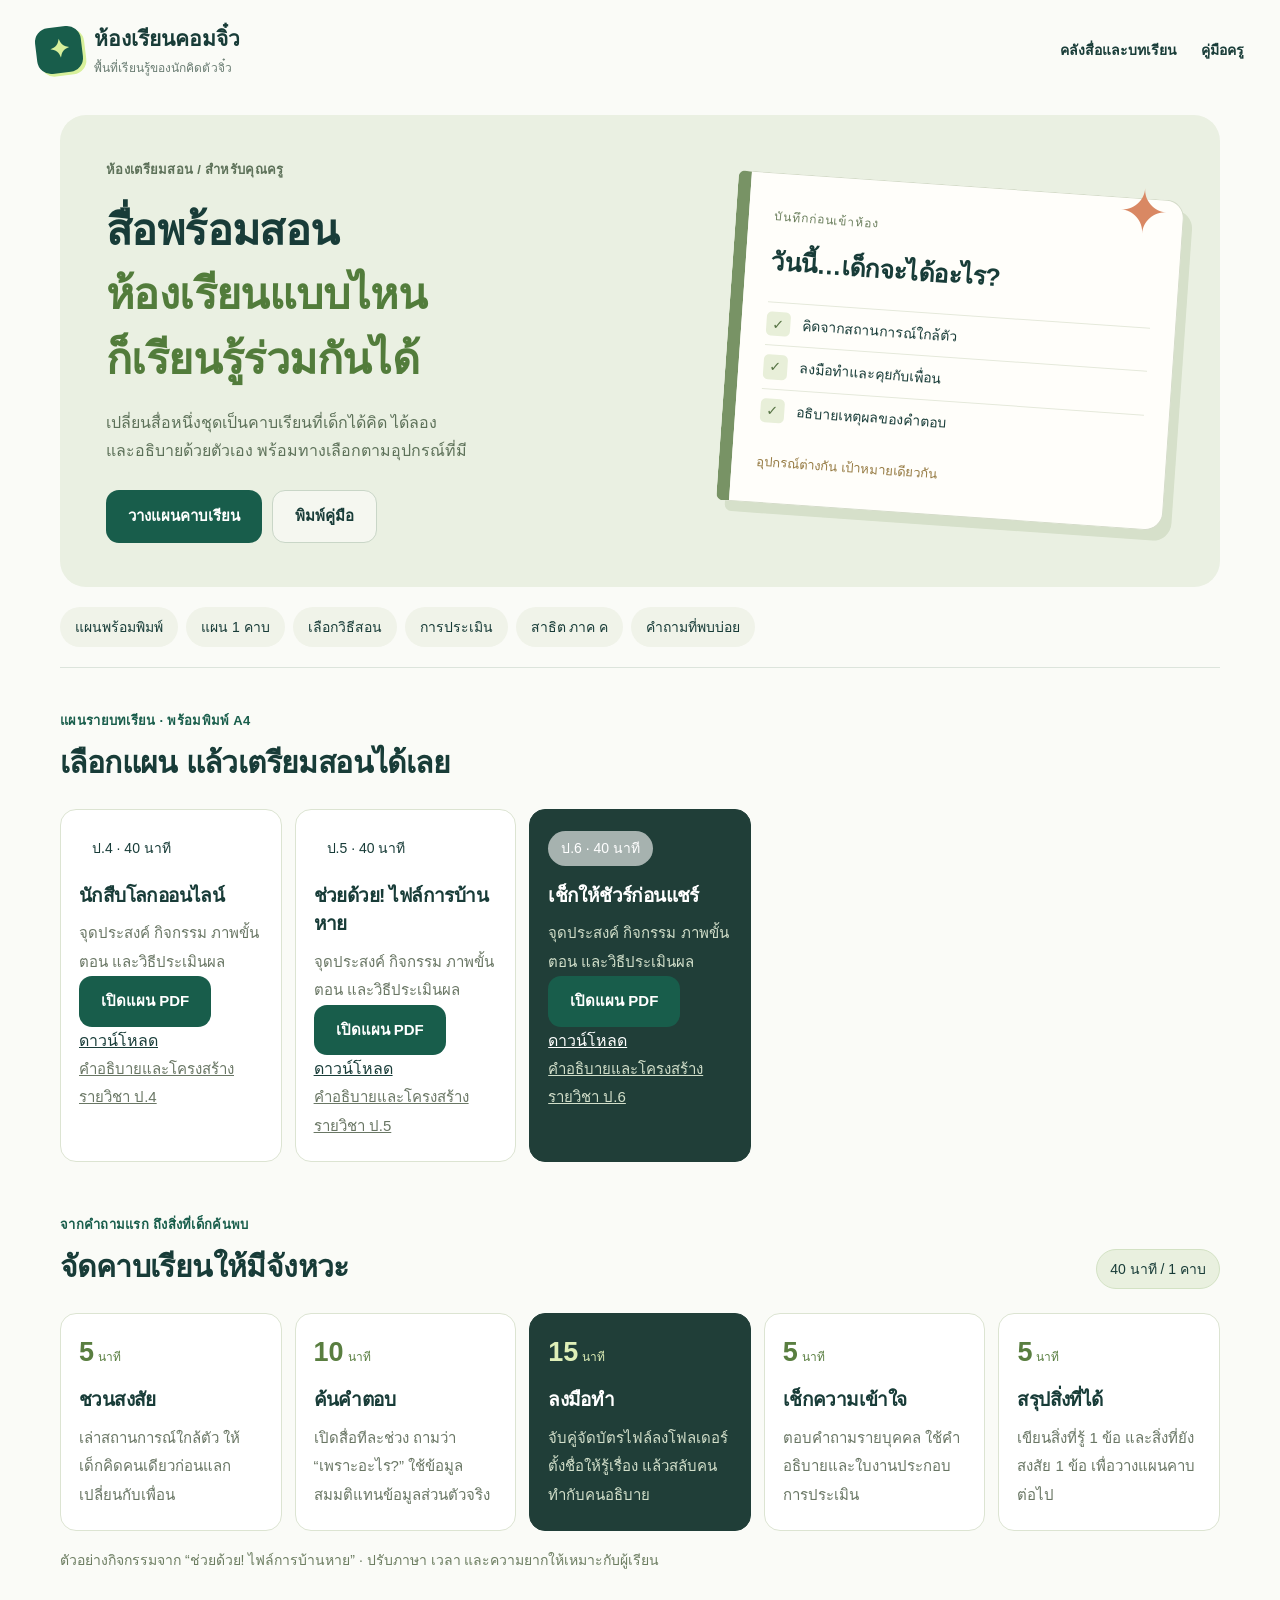
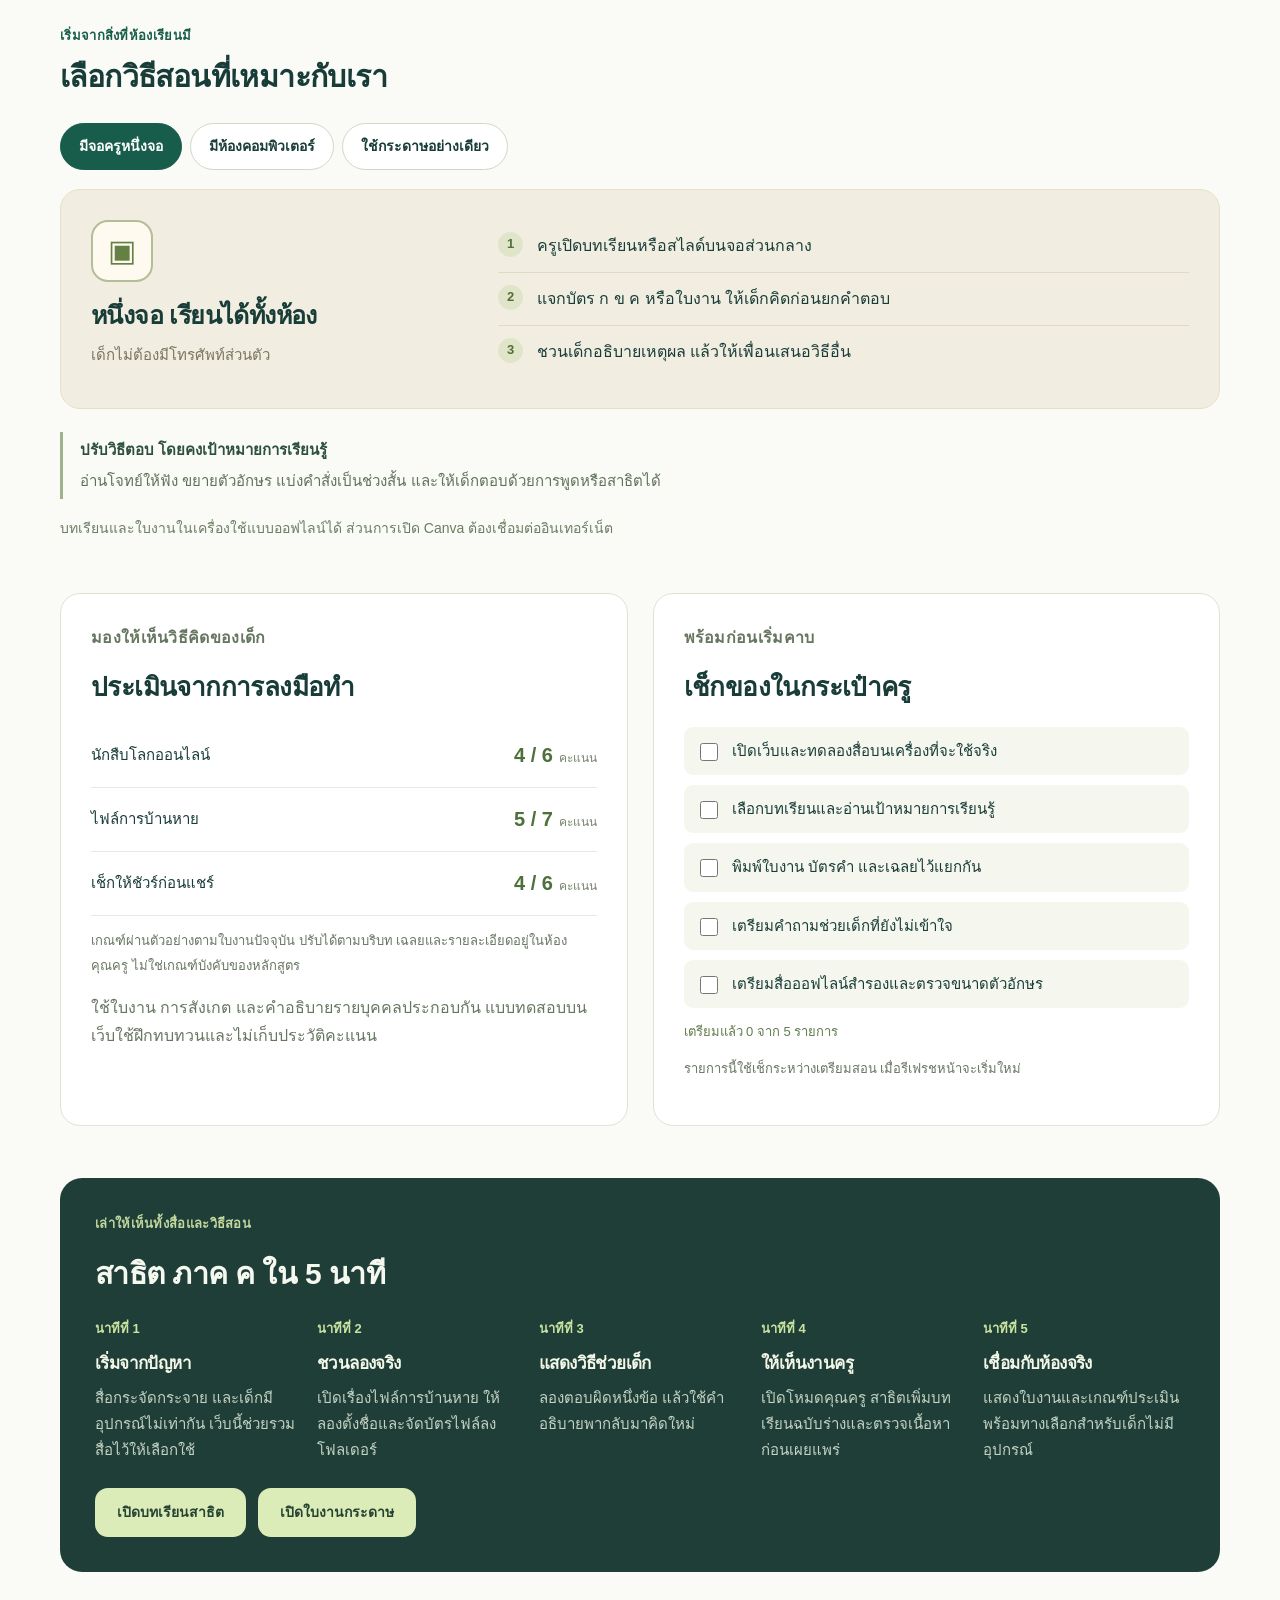
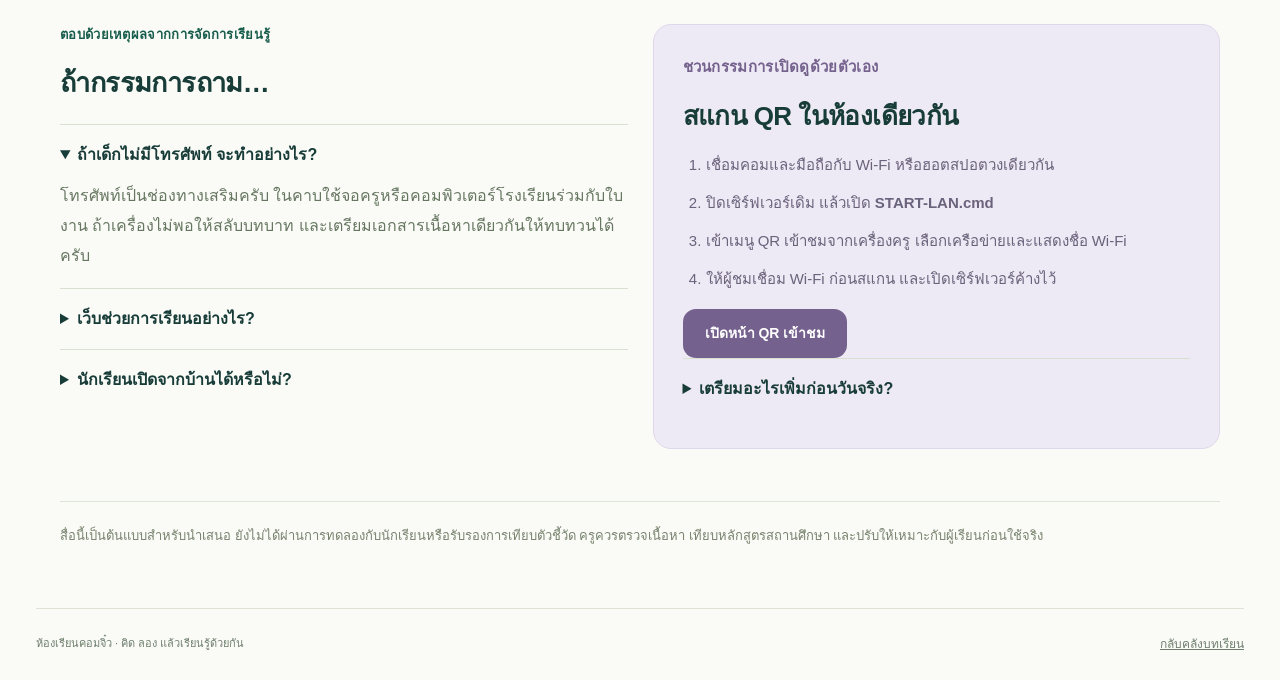
==== docs/teacher-guide.html @ bbcec264 "Publish primary classroom lessons, worksheets, plans and slides" ====
<!doctype html>
<html lang="th"><head><meta charset="utf-8"><meta name="viewport" content="width=device-width,initial-scale=1"><meta name="theme-color" content="#185d4b"><title>ห้องเตรียมสอน · ห้องเรียนคอมจิ๋ว</title><link rel="stylesheet" href="./style.css"><link rel="stylesheet" href="./polish.css"><link rel="stylesheet" href="./classroom.css">
</head>
<body><a class="skip-link no-print" href="#guide-main">ข้ามไปเนื้อหา</a><header class="header no-print"><a class="brand" href="./"><span class="logo" aria-hidden="true">✦</span><span>ห้องเรียนคอมจิ๋ว<small>พื้นที่เรียนรู้ของนักคิดตัวจิ๋ว</small></span></a><nav aria-label="เมนูหลัก"><a href="./#library">คลังสื่อและบทเรียน</a><a href="./teacher-guide.html" aria-current="page">คู่มือครู</a></nav></header>
<main class="teacher-guide" id="guide-main" tabindex="-1">
<section class="prep-hero"><div><p class="overline">ห้องเตรียมสอน / สำหรับคุณครู</p><h1>สื่อพร้อมสอน<br><em>ห้องเรียนแบบไหน<br>ก็เรียนรู้ร่วมกันได้</em></h1><p>เปลี่ยนสื่อหนึ่งชุดเป็นคาบเรียนที่เด็กได้คิด ได้ลอง<br>และอธิบายด้วยตัวเอง พร้อมทางเลือกตามอุปกรณ์ที่มี</p><div class="prep-actions"><a class="button" href="#lesson-plan">วางแผนคาบเรียน</a><button class="button secondary" id="print-guide" type="button">พิมพ์คู่มือ</button></div></div><aside class="prep-book" aria-label="แนวทางจัดการเรียนรู้"><span class="book-label">บันทึกก่อนเข้าห้อง</span><h2>วันนี้…เด็กจะได้อะไร?</h2><div class="book-line"><span>✓</span>คิดจากสถานการณ์ใกล้ตัว</div><div class="book-line"><span>✓</span>ลงมือทำและคุยกับเพื่อน</div><div class="book-line"><span>✓</span>อธิบายเหตุผลของคำตอบ</div><div class="book-note">อุปกรณ์ต่างกัน เป้าหมายเดียวกัน</div></aside></section>
<nav class="guide-nav no-print" aria-label="หัวข้อคู่มือ"><a href="#download-plans">แผนพร้อมพิมพ์</a><a href="#lesson-plan">แผน 1 คาบ</a><a href="#classroom-mode">เลือกวิธีสอน</a><a href="#assessment">การประเมิน</a><a href="#interview-demo">สาธิต ภาค ค</a><a href="#teacher-faq">คำถามที่พบบ่อย</a></nav>
<section class="guide-section" id="download-plans"><div class="guide-heading"><div><p class="overline">แผนรายบทเรียน · พร้อมพิมพ์ A4</p><h2>เลือกแผน แล้วเตรียมสอนได้เลย</h2></div></div><div class="timeline"><article class="time-card"><span class="pill">ป.4 · 40 นาที</span><h3>นักสืบโลกออนไลน์</h3><p>จุดประสงค์ กิจกรรม ภาพขั้นตอน และวิธีประเมินผล</p><a class="button" href="./plans/safe-online.pdf" target="_blank" rel="noopener">เปิดแผน PDF</a> <a href="./plans/safe-online.pdf" download>ดาวน์โหลด</a><p><a href="./plans/course-p4.pdf" target="_blank" rel="noopener">คำอธิบายและโครงสร้างรายวิชา ป.4</a></p></article><article class="time-card"><span class="pill">ป.5 · 40 นาที</span><h3>ช่วยด้วย! ไฟล์การบ้านหาย</h3><p>จุดประสงค์ กิจกรรม ภาพขั้นตอน และวิธีประเมินผล</p><a class="button" href="./plans/files-organizer.pdf" target="_blank" rel="noopener">เปิดแผน PDF</a> <a href="./plans/files-organizer.pdf" download>ดาวน์โหลด</a><p><a href="./plans/course-p5.pdf" target="_blank" rel="noopener">คำอธิบายและโครงสร้างรายวิชา ป.5</a></p></article><article class="time-card"><span class="pill">ป.6 · 40 นาที</span><h3>เช็กให้ชัวร์ก่อนแชร์</h3><p>จุดประสงค์ กิจกรรม ภาพขั้นตอน และวิธีประเมินผล</p><a class="button" href="./plans/check-before-share.pdf" target="_blank" rel="noopener">เปิดแผน PDF</a> <a href="./plans/check-before-share.pdf" download>ดาวน์โหลด</a><p><a href="./plans/course-p6.pdf" target="_blank" rel="noopener">คำอธิบายและโครงสร้างรายวิชา ป.6</a></p></article></div></section><section class="guide-section" id="lesson-plan"><div class="guide-heading"><div><p class="overline">จากคำถามแรก ถึงสิ่งที่เด็กค้นพบ</p><h2>จัดคาบเรียนให้มีจังหวะ</h2></div><span class="period-tag">40 นาที / 1 คาบ</span></div><div class="timeline">
<article class="time-card"><div class="minutes">5<small>นาที</small></div><h3>ชวนสงสัย</h3><p>เล่าสถานการณ์ใกล้ตัว ให้เด็กคิดคนเดียวก่อนแลกเปลี่ยนกับเพื่อน</p></article>
<article class="time-card"><div class="minutes">10<small>นาที</small></div><h3>ค้นคำตอบ</h3><p>เปิดสื่อทีละช่วง ถามว่า “เพราะอะไร?” ใช้ข้อมูลสมมติแทนข้อมูลส่วนตัวจริง</p></article>
<article class="time-card"><div class="minutes">15<small>นาที</small></div><h3>ลงมือทำ</h3><p>จับคู่จัดบัตรไฟล์ลงโฟลเดอร์ ตั้งชื่อให้รู้เรื่อง แล้วสลับคนทำกับคนอธิบาย</p></article>
<article class="time-card"><div class="minutes">5<small>นาที</small></div><h3>เช็กความเข้าใจ</h3><p>ตอบคำถามรายบุคคล ใช้คำอธิบายและใบงานประกอบการประเมิน</p></article>
<article class="time-card"><div class="minutes">5<small>นาที</small></div><h3>สรุปสิ่งที่ได้</h3><p>เขียนสิ่งที่รู้ 1 ข้อ และสิ่งที่ยังสงสัย 1 ข้อ เพื่อวางแผนคาบต่อไป</p></article>
</div><p class="plan-tip">ตัวอย่างกิจกรรมจาก “ช่วยด้วย! ไฟล์การบ้านหาย” · ปรับภาษา เวลา และความยากให้เหมาะกับผู้เรียน</p></section>
<section class="guide-section" id="classroom-mode"><div class="guide-heading"><div><p class="overline">เริ่มจากสิ่งที่ห้องเรียนมี</p><h2>เลือกวิธีสอนที่เหมาะกับเรา</h2></div></div><div class="room-tabs no-print" role="group" aria-label="อุปกรณ์ในห้องเรียน"><button class="room-tab" data-room="screen" aria-pressed="true">มีจอครูหนึ่งจอ</button><button class="room-tab" data-room="computers" aria-pressed="false">มีห้องคอมพิวเตอร์</button><button class="room-tab" data-room="paper" aria-pressed="false">ใช้กระดาษอย่างเดียว</button></div>
<div class="room-content" id="room-content" aria-live="polite"><div class="room-intro"><div class="room-badge" aria-hidden="true">▣</div><h3>หนึ่งจอ เรียนได้ทั้งห้อง</h3><p>เด็กไม่ต้องมีโทรศัพท์ส่วนตัว</p></div><ol class="room-steps"><li><span>1</span>ครูเปิดบทเรียนหรือสไลด์บนจอส่วนกลาง</li><li><span>2</span>แจกบัตร ก ข ค หรือใบงาน ให้เด็กคิดก่อนยกคำตอบ</li><li><span>3</span>ชวนเด็กอธิบายเหตุผล แล้วให้เพื่อนเสนอวิธีอื่น</li></ol></div>
<p class="support-note"><b>ปรับวิธีตอบ โดยคงเป้าหมายการเรียนรู้</b>อ่านโจทย์ให้ฟัง ขยายตัวอักษร แบ่งคำสั่งเป็นช่วงสั้น และให้เด็กตอบด้วยการพูดหรือสาธิตได้</p><p class="plan-tip">บทเรียนและใบงานในเครื่องใช้แบบออฟไลน์ได้ ส่วนการเปิด Canva ต้องเชื่อมต่ออินเทอร์เน็ต</p></section>
<section class="guide-section teacher-grid" id="assessment"><article class="teacher-panel"><p class="overline">มองให้เห็นวิธีคิดของเด็ก</p><h2>ประเมินจากการลงมือทำ</h2><div class="assessment-row"><span>นักสืบโลกออนไลน์</span><strong>4 / 6 <small>คะแนน</small></strong></div><div class="assessment-row"><span>ไฟล์การบ้านหาย</span><strong>5 / 7 <small>คะแนน</small></strong></div><div class="assessment-row"><span>เช็กให้ชัวร์ก่อนแชร์</span><strong>4 / 6 <small>คะแนน</small></strong></div><p class="assessment-caption">เกณฑ์ผ่านตัวอย่างตามใบงานปัจจุบัน ปรับได้ตามบริบท เฉลยและรายละเอียดอยู่ในห้องคุณครู ไม่ใช่เกณฑ์บังคับของหลักสูตร</p><p>ใช้ใบงาน การสังเกต และคำอธิบายรายบุคคลประกอบกัน แบบทดสอบบนเว็บใช้ฝึกทบทวนและไม่เก็บประวัติคะแนน</p></article>
<article class="teacher-panel"><p class="overline">พร้อมก่อนเริ่มคาบ</p><h2>เช็กของในกระเป๋าครู</h2><div class="checklist"><label><input type="checkbox">เปิดเว็บและทดลองสื่อบนเครื่องที่จะใช้จริง</label><label><input type="checkbox">เลือกบทเรียนและอ่านเป้าหมายการเรียนรู้</label><label><input type="checkbox">พิมพ์ใบงาน บัตรคำ และเฉลยไว้แยกกัน</label><label><input type="checkbox">เตรียมคำถามช่วยเด็กที่ยังไม่เข้าใจ</label><label><input type="checkbox">เตรียมสื่อออฟไลน์สำรองและตรวจขนาดตัวอักษร</label></div><p class="checklist-progress" id="prep-progress" role="status">เตรียมแล้ว 0 จาก 5 รายการ</p><p class="assessment-caption">รายการนี้ใช้เช็กระหว่างเตรียมสอน เมื่อรีเฟรชหน้าจะเริ่มใหม่</p></article></section>
<section class="guide-section demo-section" id="interview-demo"><p class="overline">เล่าให้เห็นทั้งสื่อและวิธีสอน</p><h2>สาธิต ภาค ค ใน 5 นาที</h2><div class="demo-steps"><article class="demo-step"><b>นาทีที่ 1</b><h3>เริ่มจากปัญหา</h3><p>สื่อกระจัดกระจาย และเด็กมีอุปกรณ์ไม่เท่ากัน เว็บนี้ช่วยรวมสื่อไว้ให้เลือกใช้</p></article><article class="demo-step"><b>นาทีที่ 2</b><h3>ชวนลองจริง</h3><p>เปิดเรื่องไฟล์การบ้านหาย ให้ลองตั้งชื่อและจัดบัตรไฟล์ลงโฟลเดอร์</p></article><article class="demo-step"><b>นาทีที่ 3</b><h3>แสดงวิธีช่วยเด็ก</h3><p>ลองตอบผิดหนึ่งข้อ แล้วใช้คำอธิบายพากลับมาคิดใหม่</p></article><article class="demo-step"><b>นาทีที่ 4</b><h3>ให้เห็นงานครู</h3><p>เปิดโหมดคุณครู สาธิตเพิ่มบทเรียนฉบับร่างและตรวจเนื้อหาก่อนเผยแพร่</p></article><article class="demo-step"><b>นาทีที่ 5</b><h3>เชื่อมกับห้องจริง</h3><p>แสดงใบงานและเกณฑ์ประเมิน พร้อมทางเลือกสำหรับเด็กไม่มีอุปกรณ์</p></article></div><div class="demo-actions no-print"><a class="button" href="./#lesson/files-organizer">เปิดบทเรียนสาธิต</a><a class="button" href="./#worksheet/files-organizer">เปิดใบงานกระดาษ</a></div></section>
<section class="guide-section faq-grid" id="teacher-faq"><div><p class="overline">ตอบด้วยเหตุผลจากการจัดการเรียนรู้</p><h2>ถ้ากรรมการถาม…</h2><details class="guide-faq" open><summary>ถ้าเด็กไม่มีโทรศัพท์ จะทำอย่างไร?</summary><p>โทรศัพท์เป็นช่องทางเสริมครับ ในคาบใช้จอครูหรือคอมพิวเตอร์โรงเรียนร่วมกับใบงาน ถ้าเครื่องไม่พอให้สลับบทบาท และเตรียมเอกสารเนื้อหาเดียวกันให้ทบทวนได้ครับ</p></details><details class="guide-faq"><summary>เว็บช่วยการเรียนอย่างไร?</summary><p>เด็กเลือกบทเรียนได้ ลงมือทำและรับคำอธิบายหลังตอบ ส่วนครูปรับเนื้อหาได้เอง ผมจะดูใบงานและการอธิบายของเด็กเพื่อประเมินประโยชน์จริง ยังไม่สรุปว่าผลสัมฤทธิ์ดีขึ้นจนกว่าจะได้ทดลองใช้ครับ</p></details><details class="guide-faq"><summary>นักเรียนเปิดจากบ้านได้หรือไม่?</summary><p>ต้นแบบนี้เปิดบนเครื่องครู หรือเข้าชมจากเครื่องใน Wi-Fi เดียวกันได้ครับ การเปิดจากบ้านต้องนำระบบขึ้นโฮสต์และเตรียมการดูแลระบบเพิ่มเติม ส่วนใบงานที่พิมพ์ไว้ใช้ทบทวนที่บ้านได้ครับ</p></details></div>
<aside class="qr-note"><p class="overline">ชวนกรรมการเปิดดูด้วยตัวเอง</p><h2>สแกน QR ในห้องเดียวกัน</h2><ol><li>เชื่อมคอมและมือถือกับ Wi-Fi หรือฮอตสปอตวงเดียวกัน</li><li>ปิดเซิร์ฟเวอร์เดิม แล้วเปิด <b>START-LAN.cmd</b></li><li>เข้าเมนู QR เข้าชมจากเครื่องครู เลือกเครือข่ายและแสดงชื่อ Wi-Fi</li><li>ให้ผู้ชมเชื่อม Wi-Fi ก่อนสแกน และเปิดเซิร์ฟเวอร์ค้างไว้</li></ol><a class="button no-print" href="./#share">เปิดหน้า QR เข้าชม</a><details class="guide-faq"><summary>เตรียมอะไรเพิ่มก่อนวันจริง?</summary><p>ทดลองด้วยมือถือจริงก่อนนำเสนอ Wi-Fi แขกบางแห่งไม่ให้เครื่องติดต่อกัน และ Firewall อาจบล็อก Node.js หากเปลี่ยนเครือข่ายให้สร้าง QR ใหม่</p><p>QR ไม่เชื่อม Wi-Fi ให้อัตโนมัติและใช้นอกเครือข่ายไม่ได้ เว็บกับตัวสร้าง QR ไม่ต้องใช้อินเทอร์เน็ต แต่ Canva ต้องใช้ ผู้เยี่ยมชมอ่านและทำแบบทดสอบได้ ส่วนการจัดการบทเรียนทำจากเครื่องครูเท่านั้น</p></details></aside></section>
<p class="prototype-note">สื่อนี้เป็นต้นแบบสำหรับนำเสนอ ยังไม่ได้ผ่านการทดลองกับนักเรียนหรือรับรองการเทียบตัวชี้วัด ครูควรตรวจเนื้อหา เทียบหลักสูตรสถานศึกษา และปรับให้เหมาะกับผู้เรียนก่อนใช้จริง</p>
</main><footer><span>ห้องเรียนคอมจิ๋ว · คิด ลอง แล้วเรียนรู้ด้วยกัน</span><a class="no-print" href="./#library">กลับคลังบทเรียน</a></footer>
<script defer src="./app.js"></script></body></html>
---- docs/style.css ----
:root{--ink:#183a39;--muted:#5e7470;--green:#176c55;--lime:#d5ef78;--bg:#f6f9f7;--line:#dce6e0}*{box-sizing:border-box}body{margin:0;background:var(--bg);color:var(--ink);font-family:Tahoma,"Leelawadee UI",sans-serif;font-size:16px;line-height:1.75}button,input,select,textarea{font:inherit}button,a,input,select,textarea{-webkit-tap-highlight-color:transparent}button,a{touch-action:manipulation}a{color:inherit}button{cursor:pointer;border:0;border-radius:12px;padding:10px 19px;background:#e8efeb;color:var(--ink);font-weight:bold}button:hover,.button:hover{filter:brightness(.95)}:focus-visible{outline:3px solid #db9b18;outline-offset:4px}.header{max-width:1240px;margin:auto;padding:25px 36px;display:flex;align-items:center;justify-content:space-between;gap:20px}.brand{display:flex;align-items:center;gap:12px;text-decoration:none;font-size:21px;font-weight:bold}.brand small{display:block;font-size:12px;font-weight:normal;color:var(--muted)}.logo{display:grid;place-items:center;background:var(--green);color:var(--lime);border-radius:15px;width:49px;height:49px;font-size:29px;transform:rotate(-5deg)}nav{display:flex;align-items:center;gap:26px}nav a{text-decoration:none;font-size:14px}.outline{background:transparent;border:1px solid #a8beb4}.primary,.button{background:var(--green);color:white}.button{display:inline-block;text-decoration:none;border-radius:12px;padding:11px 20px;font-weight:bold}.secondary{background:var(--lime);color:var(--ink)}#app,.guide{max-width:1168px;margin:10px auto 60px;padding:0 24px}.hero{background:#dfede5;border-radius:28px;padding:44px 46px;display:grid;grid-template-columns:1.3fr 1fr;gap:25px;overflow:hidden;align-items:center}.eyebrow{font-size:12px;letter-spacing:2px;font-weight:bold;color:var(--green)}.pill{display:inline-block;background:#fff9;border-radius:30px;padding:5px 13px;font-size:14px}h1{font-size:clamp(32px,4vw,48px);line-height:1.45;letter-spacing:-1.3px;margin:18px 0}h1 em{font-style:normal;color:var(--green)}h2{font-size:26px;line-height:1.5}h3{font-size:20px;line-height:1.5}.hero p{color:#46665c;max-width:490px}.hero .button{margin-top:12px}.hero-art{position:relative;min-height:285px;display:grid;place-items:center}.orbit{position:absolute;width:265px;height:265px;border:1px dashed #8caf9b;border-radius:50%}.computer{width:244px;transform:rotate(-7deg);position:relative}.screen{background:#fff;border:10px solid #244e42;border-radius:22px;padding:22px 20px;box-shadow:10px 13px 0 #bbd3c2}.screen-face{display:flex;justify-content:center;gap:30px;padding:12px}.eye{width:12px;height:20px;background:var(--green);border-radius:10px}.smile{width:42px;height:20px;border-bottom:5px solid var(--green);border-radius:50%;margin:0 auto 20px}.code-line{height:8px;border-radius:10px;background:#c6dfce;margin-top:9px;width:80%}.code-line:last-child{width:55%;background:var(--lime)}.stand{height:30px;width:48px;background:#244e42;margin:auto}.base{height:12px;width:120px;background:#244e42;margin:auto;border-radius:8px}.badge{position:absolute;background:white;border-radius:15px;padding:9px 14px;box-shadow:0 7px 20px #234b4012;font-size:14px;font-weight:bold}.badge.top{top:0;right:0;transform:rotate(6deg)}.badge.bottom{bottom:7px;left:0;transform:rotate(4deg)}.star{position:absolute;font-size:40px;color:#a17b13;right:0;bottom:55px}.features{display:flex;gap:28px;padding:22px 5px;color:var(--muted);font-size:14px}.features b{color:var(--green)}.section-top{display:flex;justify-content:space-between;align-items:end;gap:18px;margin:25px 0 22px}.section-top h2{margin:0}.section-top p{margin:5px 0;color:var(--muted)}.filters{display:flex;gap:10px;flex-wrap:wrap;margin:20px 0 25px}input,select,textarea{border:1px solid #bdcec4;background:white;border-radius:10px;padding:10px 13px;color:var(--ink);max-width:100%}input[type=search]{flex:1;min-width:200px}select{appearance:none;background-image:url("data:image/svg+xml,%3Csvg xmlns='http://www.w3.org/2000/svg' width='20' height='20'%3E%3Cpath d='m5 7 5 5 5-5' fill='none' stroke='%23183a39' stroke-width='2'/%3E%3C/svg%3E");background-repeat:no-repeat;background-position:right 10px center;padding-right:36px}.grid{display:grid;grid-template-columns:repeat(3,1fr);gap:22px}.card{background:white;border:1px solid var(--line);border-radius:20px;overflow:hidden;display:flex;flex-direction:column}.card-art{height:154px;display:flex;align-items:center;justify-content:center;position:relative;background:#e5eafb;overflow:hidden}.card:nth-child(3n+2) .card-art{background:#f8edcb}.card:nth-child(3n+3) .card-art{background:#dceee7}.art-symbol{font-size:68px;line-height:1;background:#ffffffb0;width:94px;height:94px;display:grid;place-items:center;border-radius:25px;transform:rotate(-8deg);box-shadow:8px 8px 0 #ffffff60;color:#324a7d}.card:nth-child(3n+2) .art-symbol{color:#8a6214;transform:rotate(7deg)}.card:nth-child(3n+3) .art-symbol{color:var(--green)}.art-word{position:absolute;right:16px;bottom:10px;font-size:12px;letter-spacing:2px;font-weight:bold;opacity:.6}.card-body{padding:22px;display:flex;flex-direction:column;flex:1}.meta{font-size:14px;color:var(--muted);display:flex;justify-content:space-between;gap:10px}.tag{background:#edf4ee;padding:2px 8px;border-radius:6px;color:var(--green)}.card h3{margin:15px 0 8px}.card p{color:var(--muted);font-size:15px;margin:0 0 20px}.card .button{margin-top:auto;text-align:center}.note{margin-top:30px;padding:24px 28px;border:1px dashed #a3c5b4;border-radius:18px;display:flex;align-items:center;justify-content:space-between;gap:20px;background:#edf4ed}.note h3{margin:0 0 4px}.note p{margin:0;color:var(--muted);font-size:14px}footer{max-width:1120px;margin:0 auto;padding:25px 20px;border-top:1px solid var(--line);font-size:13px;color:var(--muted);display:flex;justify-content:space-between;gap:20px}.breadcrumb{display:inline-block;margin:15px 0 22px;color:var(--green)}.lesson-head{background:#dfede5;padding:30px 36px;border-radius:22px}.lesson-head h1{font-size:36px}.actions{display:flex;gap:10px;flex-wrap:wrap;margin-top:20px}.lesson-layout{display:grid;grid-template-columns:1fr 290px;gap:24px;margin-top:25px}.panel{background:white;border:1px solid var(--line);border-radius:18px;padding:28px;margin-bottom:22px}.panel h2:first-child,.panel h3:first-child{margin-top:0}.prose{white-space:pre-wrap;line-height:2}.lesson-layout aside .panel{position:sticky;top:20px;background:#f0f5e8}.quiz-question{border:0;border-bottom:1px solid var(--line);padding:20px 0;margin:0}.quiz-question legend{font-weight:bold;padding-top:20px}.choice{display:flex;gap:12px;padding:10px;margin:7px 0;background:#f5f8f5;border-radius:10px;cursor:pointer}.choice input{width:18px;flex-shrink:0}.result{background:#edf5e7;border-radius:12px;padding:20px;margin-top:18px}.result p{margin:8px 0}.worksheet{background:white;padding:38px;max-width:850px;margin:20px auto;border:1px solid var(--line)}.worksheet h1{font-size:28px}.worksheet .prose{line-height:2.4}.toolbar{display:flex;gap:10px;flex-wrap:wrap;margin:20px 0}.admin-row{display:flex;align-items:center;justify-content:space-between;gap:20px;padding:20px 0;border-bottom:1px solid var(--line)}.admin-row h3{margin:0}.admin-row p{margin:3px 0;color:var(--muted);font-size:14px}.admin-row .actions{margin:0}.danger{color:#a02b28;background:#fff0ee}.form-grid{display:grid;grid-template-columns:1fr 1fr;gap:18px}label{display:block}label input:not([type=radio]):not([type=checkbox]),label textarea,label select{width:100%;display:block;margin-top:7px}textarea{min-height:100px;resize:vertical}.wide{grid-column:1/-1}.check{display:flex;gap:10px;align-items:center}.editor-quiz{background:#f4f7f4;border-radius:14px;padding:20px;margin:16px 0}.muted{color:var(--muted)}.error{color:#a02b28}.empty{text-align:center;padding:40px;grid-column:1/-1}dialog{border:1px solid var(--line);border-radius:22px;padding:32px;max-width:440px;width:calc(100% - 32px);color:var(--ink)}dialog::backdrop{background:#13372c80}dialog .primary{width:100%}.close{float:right;padding:0 10px;font-size:25px;background:none}#toast{position:fixed;bottom:25px;left:50%;transform:translateX(-50%);background:var(--ink);color:white;border-radius:12px;padding:12px 22px;display:none;z-index:10}.loading{text-align:center;padding:80px}.guide{max-width:900px}.guide table{width:100%;border-collapse:collapse}.guide td,.guide th{border:1px solid var(--line);padding:12px;text-align:left}@media(max-width:800px){.header{padding:20px;align-items:flex-start}.brand{font-size:17px}.brand small{display:none}nav{gap:12px;flex-wrap:wrap;justify-content:flex-end}nav a{font-size:13px}.hero{padding:28px;grid-template-columns:1fr}.hero-art{display:none}.grid{grid-template-columns:1fr 1fr}.features{gap:12px;flex-wrap:wrap}.lesson-layout{grid-template-columns:1fr}.lesson-layout aside{grid-row:1}.lesson-layout aside .panel{position:static}.section-top,.note{align-items:flex-start;flex-direction:column}.admin-row{align-items:flex-start;flex-direction:column}}@media(max-width:520px){.grid,.form-grid{grid-template-columns:1fr}.wide{grid-column:auto}.header{flex-direction:column}nav{justify-content:flex-start}.hero{padding:24px}#app{padding:0 16px}.lesson-head,.panel{padding:22px}.lesson-head h1{font-size:29px}.features{font-size:12px}footer{flex-direction:column}.worksheet{padding:20px}.section-top h2{font-size:24px}}@media print{body{background:white;color:black;font-size:12pt}.header,footer,.no-print,dialog,#toast{display:none!important}#app,.guide{margin:0;padding:0;max-width:none}.worksheet{border:0;padding:0;margin:0;max-width:none}.worksheet .prose{line-height:2}.worksheet h1{font-size:20pt}.panel{border:0;padding:0;break-inside:avoid}.guide h1{font-size:24pt}@page{size:A4;margin:16mm}}
---- docs/polish.css ----
/* Offline visual layer: all illustrations, fonts and QR assets stay on this machine. */
[hidden]{display:none!important}.skip-link{position:fixed;top:-80px;left:20px;z-index:99;background:white;padding:12px;border:2px solid var(--green);border-radius:10px}.skip-link:focus{top:10px}html{scroll-behavior:smooth;scroll-padding-top:25px}body{background:#f7faf8}.header{padding-top:24px;padding-bottom:24px}.brand small{font-size:13px}nav{gap:22px}nav a{font-size:15px}nav a:hover{color:var(--green);text-decoration:underline;text-underline-offset:6px}.header .outline{background:white;border-color:#d2e1d8;box-shadow:0 3px 0 #e6eee8}.hero{position:relative;background:radial-gradient(ellipse at 95% 0%,#f1f7cc 0,transparent 45%),linear-gradient(120deg,#dcefe5,#e6f2e9);border:1px solid #d4e7da;padding:42px 46px 46px;min-height:420px;box-shadow:0 8px 0 #eaf1eb}.hero h1{font-size:clamp(34px,4.3vw,52px);line-height:1.45;margin:16px 0}.hero h1 em{position:relative}.hero h1 em:after{content:'';height:8px;border-radius:50%;background:#aacd6d80;position:absolute;left:0;right:0;bottom:-7px;transform:rotate(-2deg)}.hero .pill{border:1px solid #ffffffc0;font-size:14px}.hero p{font-size:17px}.hero-art{min-height:290px}.orbit{width:290px;height:290px;background:#ffffff30;border-color:#a3c5aa}.computer{width:263px;filter:drop-shadow(0 14px 16px #2b5b3610)}.screen{padding:26px 22px}.badge{padding:12px 16px;border:1px solid #e1e9d9}.badge.top{right:-4px;top:8px}.badge.bottom{left:6px;bottom:2px}.hero-actions{display:flex;gap:12px;align-items:center;flex-wrap:wrap}.hero-actions .text-link{font-weight:bold;text-decoration:none;border-bottom:1px solid #87ae98;padding:8px 0;margin-top:12px}.hero-actions .button{padding:13px 24px;box-shadow:0 4px 0 #0b4839}.features{padding:24px 4px 20px;gap:0;justify-content:space-between;max-width:810px}.features span{display:flex;gap:10px;align-items:center;font-size:14px}.features b{display:grid;place-items:center;width:27px;height:27px;background:#e5efdb;border-radius:50%}.section-top{margin-top:32px}.section-top h2{font-size:29px;margin-top:4px}.eyebrow{letter-spacing:1.5px}.filters{background:white;border:1px solid #e3ebe5;padding:12px;border-radius:17px;box-shadow:0 5px 15px #284a3504;gap:12px}.filters input{background:#f7faf8;border-color:#e5ece7}.filters select{border-color:#e5ece7}.filters input[type=search]{padding-left:18px}.grid{gap:24px}.card{border-color:#e0e9e2;border-radius:22px;box-shadow:0 5px 0 #eaf0eb;transition:transform .18s,box-shadow .18s}.card:hover{transform:translateY(-5px);box-shadow:0 13px 24px #163c2c0e}.card-art,.card:nth-child(3n+2) .card-art,.card:nth-child(3n+3) .card-art{height:187px;background:radial-gradient(circle at 80% 20%,#fff8 0 5%,transparent 5%),#e5edf8;color:#596d9b;border-bottom:1px solid #ffffff70}.card[data-grade="ป.4"] .card-art{background-color:#ece8fa;color:#7263a8}.card[data-grade="ป.5"] .card-art{background-color:#f9edce;color:#a17e36}.card[data-grade="ป.6"] .card-art{background-color:#dcefe9;color:#3b8b78}.lesson-illustration{width:210px;height:178px;transition:transform .2s}.card:hover .lesson-illustration{transform:rotate(-3deg) scale(1.03)}.art-word{display:none}.card-body{padding:23px}.card .meta{align-items:center}.card .tag{background:#eff4f0;border:1px solid #e1ebe2;padding:3px 10px;border-radius:8px;font-weight:bold}.card h3{font-size:22px;margin:14px 0 10px}.card p{font-size:16px;line-height:1.85}.card-category{font-size:13px;color:var(--muted);margin:14px 0 -6px}.card .button{background:#eff6f0;color:#176c55;border:1px solid #d8e8da;padding:11px 16px}.card .button:hover{background:var(--green);color:white;filter:none}.card-resources{display:flex;gap:12px;flex-wrap:wrap;font-size:13px;color:#5f7869;padding-bottom:18px;margin-top:auto}.card .button{margin-top:0}.note{background:linear-gradient(110deg,#e9f2e2,#eff5ed);border:1px solid #dce8d5;padding:27px 30px;margin-top:35px}.note h3{font-size:22px}.note .button{flex-shrink:0}.lesson-head{position:relative;background:linear-gradient(120deg,#dfede5,#edf4d7);border:1px solid #d8e5d9}.lesson-head h1{letter-spacing:-.6px}.panel{box-shadow:0 4px 0 #eaf0eb}.lesson-layout .prose{line-height:2.15;font-size:17px}.choice{border:1px solid transparent;transition:border-color .15s,background .15s}.choice:has(input:checked){border-color:var(--green);background:#e7f1e7}.choice input{accent-color:var(--green)}.quiz-question legend{font-size:18px}.result h3{color:var(--green)}button:disabled{cursor:not-allowed;opacity:.55}.share-intro{text-align:center;padding:28px 15px}.share-intro h1{font-size:40px;margin:13px 0}.share-intro p{color:var(--muted);font-size:18px}.share-layout{display:grid;grid-template-columns:1fr 1fr;gap:28px;align-items:start}.qr-panel{background:white;padding:32px;border:1px solid #d9e5dc;border-radius:28px;text-align:center;box-shadow:0 8px 0 #e4eee4}.qr-panel .pill{background:#edf4e6;color:var(--green)}.qr-image{display:block;width:100%;max-width:340px;aspect-ratio:1;margin:12px auto;background:white}.visitor-url{display:block;font-family:Consolas,monospace;font-size:21px;overflow-wrap:anywhere;color:var(--green);font-weight:bold}.wifi-caption{font-size:21px;font-weight:bold;margin:0 0 12px;overflow-wrap:anywhere}.qr-panel .muted{font-size:14px}.share-steps{padding-left:25px}.share-steps li{padding:0 0 13px 8px}.share-layout label{font-weight:bold;font-size:15px}.wifi-input{margin-top:18px}.share-layout details{border-top:1px solid var(--line);padding-top:18px;margin-top:20px}.share-layout details summary{cursor:pointer;font-weight:bold}.share-layout details p,.share-layout .muted{font-size:14px}.qr-placeholder{height:330px;display:grid;place-items:center;color:var(--muted)}
@media(max-width:900px){nav{gap:14px}.header{padding-inline:24px}.brand{font-size:18px}.brand small{font-size:12px}.hero{padding:32px}.hero h1{font-size:38px}.hero-art{min-height:270px}.computer{width:220px}.orbit{width:245px;height:245px}.badge{font-size:12px}.share-layout{gap:18px}.qr-panel{padding:22px}}@media(max-width:800px){.hero{min-height:0}.hero-art{display:grid;min-height:210px}.hero{grid-template-columns:1fr .75fr;gap:10px}.hero h1{font-size:32px}.hero p{font-size:16px}.computer{width:175px}.screen{border-width:7px;padding:14px}.orbit{width:195px;height:195px}.screen-face{gap:23px}.badge{padding:7px 10px}.badge.bottom{left:-20px;bottom:-5px}.badge.top{top:-5px;right:-10px}.hero .star{font-size:27px;right:-9px;bottom:37px}.features{gap:12px;justify-content:flex-start}.features span{font-size:13px}.share-layout{grid-template-columns:1fr}.share-layout .qr-panel{max-width:540px;width:100%;margin:auto}}@media(max-width:580px){.header{padding:18px 20px;gap:17px;flex-direction:column}.brand{font-size:20px}.brand small{display:block;font-size:12px}nav{gap:15px;width:100%;justify-content:flex-start;flex-wrap:wrap}nav a{font-size:14px}nav button{font-size:14px;padding:7px 10px}#app{padding:0 16px}.hero{padding:26px 24px;grid-template-columns:1fr}.hero h1{font-size:36px}.hero-art{display:none}.hero-actions .text-link{font-size:14px}.features{padding:20px 0 8px;gap:8px}.features span{font-size:12px}.features b{width:22px;height:22px}.section-top{margin-top:25px;gap:8px}.section-top h2{font-size:26px}.filters{padding:10px;gap:8px}.filters input{width:100%;flex-basis:100%}.filters select{flex:1;min-width:0;font-size:14px}.grid{grid-template-columns:1fr;gap:22px}.card-art,.card:nth-child(3n+2) .card-art,.card:nth-child(3n+3) .card-art{height:185px}.card h3{font-size:23px}.note{padding:24px}.share-intro{padding:20px 0}.share-intro h1{font-size:31px}.share-intro p{font-size:16px}.qr-panel{padding:24px 18px}.share-layout>.panel{padding:23px}.visitor-url{font-size:19px}.wifi-caption{font-size:19px}}@media(prefers-reduced-motion:reduce){html{scroll-behavior:auto}.card,.lesson-illustration{transition:none}.card:hover,.card:hover .lesson-illustration{transform:none}}@media print{.skip-link{display:none}.sharing .share-layout{display:block}.sharing .share-intro{padding:0}.sharing .qr-panel{box-shadow:none;border:0;max-width:600px;margin:auto}.sharing .qr-image{max-width:360px}.sharing .share-intro h1{font-size:27pt}.sharing .qr-panel .pill{background:white}.panel{box-shadow:none}.card{box-shadow:none}}

@media screen and (max-width:580px){.hero h1 em{display:inline-block;white-space:nowrap}}
---- docs/classroom.css ----
:root{--ink:#183c38;--muted:#62716e;--green:#185d4b;--lime:#d8f09b;--bg:#fafbf7;--line:#dce4dc;--coral:#e98366;--purple:#7666b0}
body{background:var(--bg);font-family:Tahoma,'Leelawadee UI',sans-serif;color:var(--ink);line-height:1.75}html{scroll-padding-top:105px}h1,h2,h3{letter-spacing:-.6px}a,button{-webkit-tap-highlight-color:transparent}.header{max-width:1280px;padding:21px 36px;margin:0 auto;gap:20px;border:0}.brand{font-size:21px;gap:12px;white-space:nowrap}.brand small{font-size:12px;color:#687b71;display:block;letter-spacing:.1px}.logo{width:46px;height:46px;border-radius:14px;background:var(--green);color:#d8f09b;transform:rotate(-7deg);font-size:25px;box-shadow:3px 3px 0 #d8f09b;border:0}.header nav{gap:24px}.header nav a{font-size:14px;font-weight:bold}.header .outline{border:1px solid #b6c7b8;background:transparent;border-radius:50px;font-size:13px;padding:8px 15px;box-shadow:none}.header nav a:hover{color:var(--green)}#app{max-width:1280px;margin:5px auto 50px;padding:0 36px}.button,button{border-radius:13px;font-size:15px;font-weight:bold;transition:background .18s,transform .18s}.button{display:inline-flex;align-items:center;justify-content:center;gap:16px;background:var(--green);color:white;padding:13px 22px;line-height:1.65;text-decoration:none}.button:hover{transform:translateY(-2px);filter:none;background:#124b3d}.button.secondary{background:#f5f7f0;color:var(--ink);border:1px solid #c9d6c7}.button.secondary:hover{background:#edf2e5}.overline{font-size:13px;font-weight:bold;margin:0 0 16px;letter-spacing:.3px;color:var(--green)}.tiny-spark{font-size:23px;vertical-align:middle;margin-right:5px;color:var(--green)}
.welcome-stage{display:grid;grid-template-columns:1.02fr 1fr;gap:30px;align-items:center;min-height:570px;padding:54px 42px 65px;border-radius:30px;background:#edf2e8;position:relative;isolation:isolate;overflow:hidden}.welcome-stage:before{content:'';position:absolute;width:620px;height:620px;border:1px solid #cbd9c6;border-radius:50%;right:-180px;top:-150px;z-index:-1}.welcome-stage:after{content:'';position:absolute;width:550px;height:550px;border:1px solid #d6e0cc;border-radius:50%;right:-145px;top:-115px;z-index:-1}.welcome-copy{position:relative;z-index:2}.welcome-copy h1{font-size:clamp(37px,4vw,55px);line-height:1.48;letter-spacing:-1.7px;margin:18px 0 20px;white-space:nowrap}.welcome-copy h1 em{font-style:normal;color:var(--green);position:relative}.coral-dot{color:#c86f53}.welcome-description{font-size:17px;line-height:1.9;color:#5c7068;margin:0 0 27px}.welcome-actions{display:flex;gap:11px;flex-wrap:wrap}.welcome-actions .primary{box-shadow:0 4px 0 #123e32}.welcome-actions .secondary{background:#ffffff6b}.welcome-note{display:flex;align-items:center;gap:9px;font-size:13px;color:#5c7068;margin-top:24px}.note-mark{width:21px;height:21px;border-radius:50%;background:#d7e5cf;display:inline-grid;place-items:center;font-weight:bold;color:var(--green)}.welcome-visual{position:relative;padding:35px 0 38px 0;min-width:0}.slide-window{display:block;background:#fff;border:1px solid #1a44392b;border-radius:17px;overflow:hidden;transform:rotate(-3deg);box-shadow:13px 16px 0 #c8d8c066,0 20px 35px #3e664b16;text-decoration:none;position:relative;z-index:1;transition:transform .3s}.slide-window:hover{transform:rotate(-1deg) translateY(-3px)}.window-bar{display:flex;justify-content:space-between;align-items:center;padding:13px 15px;background:#fff;font-size:11px;color:#5c7068;border-bottom:1px solid #e8ece4}.window-dots{display:flex;gap:5px}.window-dots i{width:7px;height:7px;border-radius:50%;background:#d8dfd2}.window-dots i:first-child{background:#ec9479}.window-dots i:nth-child(2){background:#edcc74}.window-dots i:last-child{background:#9cb98a}.slide-window>img{width:100%;aspect-ratio:600/338;display:block;object-fit:cover}.window-caption{padding:17px;display:flex;align-items:center;gap:12px;background:white}.window-caption b{display:block;font-size:14px}.window-caption small{font-size:11px;color:#788479;display:block}.mini-play{background:var(--green);width:35px;height:35px;border-radius:50%;display:grid;place-items:center;color:white;font-size:22px}.floating-note{position:absolute;bottom:0;right:-5px;z-index:3;transform:rotate(3deg);background:#fff7d9;border:1px solid #e1d8ae;padding:13px 18px;border-radius:12px;display:flex;gap:12px;box-shadow:3px 5px 0 #dbc77b30}.floating-note>span{width:32px;height:32px;background:#f2d77d;display:grid;place-items:center;border-radius:50%;font-weight:bold;font-size:21px}.floating-note b{font-size:13px;display:block}.floating-note small{font-size:11px;color:#85774b}.orbit-word{position:absolute;top:-9px;right:27px;font-size:15px;transform:rotate(7deg);color:#698366}.visual-star{position:absolute;color:#df8769;font-size:72px;top:-39px;left:5px;transform:rotate(14deg);z-index:2;line-height:1}.learning-ribbon{display:flex;justify-content:space-around;align-items:center;padding:24px 10px;gap:18px;border-bottom:1px solid var(--line);font-size:13px;color:#758077}.learning-ribbon b{color:var(--ink);margin-right:8px;font-size:14px}.learning-ribbon i{font-style:normal;color:#a7b8a2;font-size:21px}
.mission-section{margin:72px 0;display:grid;grid-template-columns:.78fr 1.22fr;gap:56px;align-items:center}.mission-heading h2{font-size:42px;line-height:1.45;margin:0 0 18px}.mission-heading>p:not(.overline){font-size:16px;color:var(--muted)}.mission-tabs{display:flex;flex-wrap:wrap;gap:8px;margin-top:26px}.mission-tab{border:1px solid #cad7c8;background:transparent;font-size:13px;border-radius:50px;padding:9px 15px}.mission-tab.active{background:var(--green);border-color:var(--green);color:white}.mission-box{background:#203e38;color:white;padding:26px 30px;border-radius:23px;box-shadow:8px 8px 0 #dae7d0;position:relative;min-height:390px}.mission-topline{display:flex;justify-content:space-between;align-items:center;gap:10px;font-size:12px;color:#adc2b7}.mission-chip{border:1px solid #52695c;padding:4px 10px;border-radius:30px;color:#d5e8b5;font-size:11px}.story-intro{font-size:14px;color:#c7d5c9;margin:20px 0 5px}.mission-box h3{font-size:25px;color:#e9f1ce;line-height:1.6;margin:0 0 7px}.story-question{font-size:14px;margin:5px 0 18px;color:#cad9cc}.mission-options{display:grid;gap:8px}.mission-option{display:flex;align-items:center;text-align:left;gap:12px;background:#ffffff0b;color:white;border:1px solid #66837766;border-radius:10px;padding:10px 13px;font-size:14px;font-weight:normal;min-height:50px}.mission-option:hover:not(:disabled){background:#ffffff17;border-color:#d7edb0;transform:translateX(3px)}.option-letter{display:grid;place-items:center;background:#ffffff12;border-radius:6px;width:28px;height:28px;flex:0 0 28px;font-size:12px;color:#c6d8bf}.mission-option:disabled{opacity:1;cursor:default}.mission-option.correct{background:#d9edb4;color:#203e38;border-color:#d9edb4;font-weight:bold}.mission-option.correct .option-letter{background:#aec88c;color:#173d2e}.mission-option.incorrect{border-color:#eba48c;background:#634c40}.mission-feedback:empty{display:none}.mission-feedback{margin-top:18px;font-size:14px;padding:14px 16px;border-radius:10px;background:#ffffff0d;color:#edf5e5}.mission-feedback b{color:#d4ecab}.mission-feedback p{margin:5px 0 0}.mission-reset{background:transparent;color:#d4ecab;font-size:13px;padding:8px 0 0;text-decoration:underline;text-underline-offset:4px}.section-top{display:flex;flex-direction:row;justify-content:space-between;align-items:end;gap:24px;margin:0 0 28px}.section-top h2{font-size:34px;margin:0;line-height:1.5}.section-top .overline{margin:0 0 8px;color:var(--green);font-size:13px}.section-top .section-aside{font-size:13px;color:var(--muted);text-align:right;margin:0}.showcase-grid{display:grid;grid-template-columns:1fr 1fr;gap:28px}.showcase-card{border:1px solid #dce3d8;border-radius:20px;overflow:hidden;background:white;transition:transform .2s,box-shadow .2s}.showcase-card:hover{transform:translateY(-4px);box-shadow:0 12px 25px #1b3a3310}.showcase-image{display:block;position:relative;padding:20px 20px 0;background:#ece8f7;text-decoration:none}.online-showcase .showcase-image{background:#f4e4cf}.showcase-image img{width:100%;display:block;aspect-ratio:600/338;border-radius:10px 10px 0 0;object-fit:cover;border:1px solid #00000008}.cover-label{position:absolute;top:31px;left:31px;background:#fffef3e8;color:#364c40;border-radius:30px;padding:4px 10px;font-size:10px;opacity:0;transition:opacity .15s}.showcase-image:hover .cover-label,.showcase-image:focus-visible .cover-label{opacity:1}.showcase-body{padding:25px 28px 28px}.topic-label{font-size:12px;font-weight:bold;color:#736199}.online-showcase .topic-label{color:#b36843}.showcase-body h3{font-size:26px;margin:8px 0 10px}.showcase-body p{font-size:15px;color:var(--muted);line-height:1.85;margin:0 0 21px}.showcase-body .button{width:100%;justify-content:space-between;background:#f2eff8;border:1px solid #e0d8ef;color:#54447c;font-size:14px}.online-showcase .button{background:#fbf2e5;border-color:#eadfc9;color:#815533}.media-note{font-size:12px;color:#737c72;text-align:center;margin:22px 0 0}.lesson-library{padding-top:68px;margin-top:0}.count-label{font-size:13px;padding:6px 13px;border-radius:30px;background:#eaf0e3;color:#577044;white-space:nowrap}.filters{display:flex;gap:12px;background:none;border:0;border-radius:0;box-shadow:none;padding:0;margin:0 0 23px}.filters input,.filters select{border:1px solid #d6ded0;background-color:white;border-radius:11px;font-size:14px;min-height:48px}.filters input{min-width:120px;flex:1}.lesson-grid{display:grid;grid-template-columns:repeat(3,minmax(0,1fr));gap:22px}.card{display:flex;flex-direction:column;padding:0;border:1px solid #dce4d6;border-radius:17px;background:white;box-shadow:none;overflow:hidden;gap:0;transition:transform .2s}.card:hover{transform:translateY(-3px);box-shadow:0 8px 20px #173e3210}.card-art,.card:nth-child(3n+2) .card-art,.card:nth-child(3n+3) .card-art{height:auto;aspect-ratio:16/9;border:0;border-radius:0;background:#e9efdf;display:block;margin:0}.card-art img{width:100%;height:100%;object-fit:cover;display:block}.card-body{padding:22px;display:flex;flex-direction:column}.card .meta{font-size:12px;display:flex;align-items:center;justify-content:space-between;gap:10px}.card .tag{font-size:12px;background:#edf3e7;color:#4e6c40;border:0;padding:3px 9px;border-radius:6px}.card h3{font-size:21px;margin:14px 0 8px}.card p{font-size:14px;line-height:1.9;margin:0 0 18px;color:#69766d}.card-resources{font-size:11px;color:#798779;margin-top:auto;padding-bottom:18px}.card-actions{display:flex;align-items:center;gap:13px;flex-wrap:wrap}.card .button{font-size:13px;padding:9px 15px;margin:0;background:var(--green);color:white;border:0}.slide-link{font-size:12px;text-underline-offset:4px}.plain-cover{height:100%;padding:20px;display:flex;flex-direction:column;gap:10px}.plain-cover strong{font-size:22px}.together-section{margin:72px 0 0;background:#edf0e3;border-radius:25px;padding:42px 70px;display:grid;grid-template-columns:1fr 1.15fr;align-items:center;gap:70px;overflow:hidden}.together-section h2{font-size:36px;line-height:1.45;margin:0 0 16px}.together-section p:not(.overline){font-size:15px;color:#6a7767;margin:0 0 22px}.together-art{position:relative;height:245px}.paper-card{position:absolute;top:14px;width:150px;height:196px;border:1px solid #b6c6ac;box-shadow:6px 7px 0 #bcceb55c;display:flex;flex-direction:column;align-items:center;justify-content:center;border-radius:8px;color:var(--green);background:#fcfdf6;transform:rotate(-13deg)}.paper-card span{font-size:17px}.paper-card b{font-size:86px;line-height:1.3}.paper-two{left:130px;top:42px;transform:rotate(12deg);background:#d9e9bc;color:#507943}.paper-star{position:absolute;right:0;top:-30px;font-size:80px;color:#d48964}.home-end{display:flex;gap:13px;align-items:center;justify-content:center;margin:45px 0 0;font-size:14px;color:#7d8878}.home-end p{margin:0}.home-end a{font-size:12px;margin-left:auto;text-underline-offset:4px}footer{max-width:1208px;padding:25px 0;margin:auto;border-top:1px solid #dde4d5;font-size:12px;color:#6f7f6d}footer span{font-size:11px}.panel{border:1px solid #dce4d8;border-radius:20px;box-shadow:0 5px 0 #eef1e8;padding:30px}.breadcrumb{font-size:14px;color:#62825a;text-underline-offset:4px;margin-bottom:25px}.lesson-head{background:#eaf0e1;border:0;border-radius:25px;padding:40px;position:relative;overflow:hidden}.lesson-head:after{content:'✦';position:absolute;right:35px;top:12px;font-size:100px;color:#cbdcba;pointer-events:none}.lesson-head h1{font-size:40px;position:relative;z-index:1}.lesson-head .pill{background:#dbe7cf;color:#456a35;font-size:13px}.lesson-head p{max-width:780px;color:#61745d}.lesson-head .actions{position:relative;z-index:1}.lesson-layout{gap:26px;margin-top:30px}.lesson-layout .prose{font-size:16px;line-height:2.1}.lesson-layout aside .panel{background:#f3eedb;border:1px solid #e4ddbe;border-radius:18px;box-shadow:none}.choice{background:#f5f7ef;border-radius:10px;border:1px solid #e3e9da;padding:13px}.choice:has(input:checked){border-color:var(--green);background:#e9f0df}.result{background:#edf3e3;border:1px solid #d5e2c9;border-radius:14px}.admin-row{padding:23px 0}.admin-row h3{font-size:20px}.editor-quiz{background:#f0f4e9;border:1px solid #dce5d2;border-radius:15px}.form-grid input,.form-grid textarea,.form-grid select{border-color:#c7d6bd}input,select,textarea{border-radius:10px;font-size:15px}dialog{border-radius:23px;box-shadow:0 20px 100px #0b302d40}.qr-panel{border-radius:23px;box-shadow:7px 7px 0 #dce8ce}.share-intro h1{font-size:40px}.eyebrow{letter-spacing:.3px;font-size:13px}.worksheet{border-radius:16px}.guide{padding-top:25px}.guide>h1{color:var(--green)}:focus-visible{outline:3px solid #a35a3c;outline-offset:5px}
@media(min-width:1400px){.welcome-copy h1{font-size:57px}}
@media(max-width:1100px){.header{padding-inline:24px}.header nav{gap:16px}.header nav a{font-size:13px}.brand{font-size:18px}#app{padding:0 24px}.welcome-stage{padding:43px 28px 55px;min-height:500px;gap:20px}.welcome-copy h1{font-size:43px}.welcome-description{font-size:15px}.welcome-actions .button{font-size:13px;padding:12px 15px}.floating-note{right:0;padding:10px 12px}.mission-section{gap:34px}.together-section{padding:40px;gap:35px}.learning-ribbon{gap:10px;font-size:12px}.learning-ribbon b{font-size:13px}.showcase-body h3{font-size:23px}.card-body{padding:19px}footer{margin-inline:24px}}
@media(max-width:850px){.header{flex-wrap:wrap;align-items:center;gap:16px}.header nav{margin-left:auto}.header nav a{font-size:12px}.brand small{font-size:10px}.header .outline{font-size:12px}.welcome-stage{grid-template-columns:1fr 1fr;padding:36px 25px 45px;gap:20px;min-height:460px}.welcome-copy h1{font-size:35px;letter-spacing:-1px}.welcome-copy .overline{font-size:11px}.welcome-description{font-size:14px}.welcome-description br{display:none}.welcome-note{font-size:11px}.window-caption{padding:12px}.window-caption b{font-size:11px}.window-caption small{font-size:10px}.mini-play{width:27px;height:27px;flex-shrink:0}.floating-note b{font-size:11px}.floating-note small{font-size:10px}.floating-note{bottom:2px}.visual-star{font-size:53px;top:-12px}.orbit-word{top:3px;font-size:12px}.learning-ribbon span{display:flex;flex-direction:column;align-items:center;font-size:11px}.mission-section{grid-template-columns:1fr 1.3fr;gap:26px;margin:55px 0}.mission-heading h2{font-size:33px}.mission-heading>p:not(.overline){font-size:14px}.mission-box{padding:23px;min-height:385px}.mission-box h3{font-size:22px}.mission-option{font-size:13px}.mission-tab{font-size:12px;padding:8px 12px}.section-top h2{font-size:29px}.showcase-grid{gap:20px}.showcase-image{padding:14px 14px 0}.showcase-body{padding:22px}.showcase-body h3{font-size:22px}.showcase-body p{font-size:14px}.lesson-grid{grid-template-columns:repeat(2,minmax(0,1fr))}.together-section{grid-template-columns:.8fr 1fr;gap:30px;padding:35px}.together-art{transform:scale(.8);transform-origin:left center}.together-section h2{font-size:30px}.paper-star{right:-30px}.together-section p:not(.overline){font-size:14px}.lesson-layout{grid-template-columns:1fr}.lesson-layout aside{grid-row:auto}.lesson-layout aside .panel{position:static}}
@media(max-width:620px){html{scroll-padding-top:20px}.header{padding:18px 20px;gap:18px;flex-direction:row}.brand{font-size:19px}.brand small{font-size:10px}.logo{width:40px;height:40px;font-size:23px}.header nav{width:100%;margin:0;justify-content:space-between;gap:9px;flex-wrap:wrap}.header nav a{font-size:12px}.header .outline{font-size:12px;padding:7px 11px}#app{padding:0 16px;margin-top:0}.welcome-stage{grid-template-columns:1fr;padding:30px 25px 38px;border-radius:23px;gap:33px;min-height:0}.welcome-copy .overline{font-size:11px;margin-bottom:14px}.welcome-copy h1{font-size:clamp(31px,8vw,44px);line-height:1.45;margin:12px 0 17px;letter-spacing:-1px}.welcome-description{font-size:15px;margin-bottom:23px}.welcome-description br{display:block}.welcome-actions{gap:9px}.welcome-actions .button{font-size:13px;padding:11px 14px;gap:8px}.welcome-note{font-size:11px;margin-top:21px}.welcome-visual{margin:0 3px;padding:21px 0 36px}.slide-window{transform:rotate(-2deg)}.window-bar{padding:10px 12px;font-size:10px}.window-caption b{font-size:13px}.window-caption small{font-size:10px}.floating-note{right:-4px;bottom:4px;padding:10px 12px}.floating-note b{font-size:11px}.visual-star{font-size:48px;top:-21px;left:9px}.orbit-word{top:-13px;font-size:11px;right:10px}.welcome-stage:before{width:470px;height:470px;top:auto;bottom:-70px;right:-190px}.welcome-stage:after{display:none}.learning-ribbon{padding:22px 0;gap:8px;justify-content:space-between}.learning-ribbon span{font-size:10px;line-height:1.9}.learning-ribbon b{font-size:12px;margin:0}.learning-ribbon i{font-size:14px}.mission-section{grid-template-columns:1fr;margin:42px 0;gap:24px}.mission-heading h2{font-size:32px;line-height:1.45;margin-bottom:12px}.mission-heading h2 br{display:none}.mission-heading>p:not(.overline){font-size:14px;margin:0}.mission-heading>p:not(.overline) br{display:none}.mission-tabs{margin-top:18px}.mission-box{padding:23px 20px;min-height:0;box-shadow:5px 6px 0 #dae7d0}.mission-box h3{font-size:22px}.mission-option{font-size:13px;padding:10px;gap:10px}.section-top{gap:15px;flex-direction:column;align-items:flex-start;margin-bottom:24px}.section-top h2{font-size:29px}.section-top .overline{font-size:12px}.section-top .section-aside{text-align:left;font-size:12px}.section-aside br{display:none}.showcase-grid{grid-template-columns:1fr;gap:24px}.showcase-body h3{font-size:25px}.showcase-body p{font-size:15px}.showcase-body{padding:24px}.showcase-image{padding:16px 16px 0}.media-note{font-size:11px;line-height:1.9;margin:18px 10px 0}.lesson-library{padding-top:42px}.lesson-library .section-top{flex-direction:row;align-items:end}.lesson-library .section-top h2{font-size:26px}.count-label{font-size:11px;padding:4px 10px}.filters{gap:9px;margin-bottom:20px;flex-wrap:wrap}.filters input{flex-basis:100%;width:100%;font-size:14px}.filters select{flex:1;min-width:0;font-size:13px}.lesson-grid{grid-template-columns:1fr;gap:23px}.card-body{padding:23px}.card h3{font-size:23px}.card p{font-size:15px}.card .meta{font-size:13px}.card .button{font-size:14px}.slide-link{font-size:13px}.card-resources{font-size:12px}.together-section{grid-template-columns:1fr;margin-top:43px;padding:28px;gap:3px}.together-art{height:190px;transform:scale(.78);transform-origin:center top;max-width:290px;width:100%;margin:auto}.paper-star{right:-5px;font-size:60px;top:-13px}.together-section h2{font-size:32px}.together-section h2 br{display:none}.together-section p:not(.overline){font-size:14px}.together-section .overline{font-size:12px}.together-section .button{font-size:14px}.home-end{flex-wrap:wrap;gap:8px;margin-top:28px;font-size:12px;justify-content:flex-start}.home-end a{font-size:11px}.home-end .tiny-spark{font-size:20px}footer{margin:0 20px;padding:22px 0;font-size:11px;gap:5px}.lesson-head{padding:28px 24px;border-radius:20px}.lesson-head h1{font-size:30px}.lesson-head:after{font-size:65px;right:20px}.lesson-head p{font-size:15px}.lesson-head .button{font-size:13px}.panel{padding:24px}.lesson-layout .prose{font-size:15px}.quiz-question legend{font-size:16px}.choice{font-size:15px}.share-intro h1{font-size:31px}.worksheet{padding:24px}.guide{padding-inline:20px}.guide table{font-size:13px}.admin-row .button,.admin-row button{font-size:13px}.form-grid{grid-template-columns:1fr}}
@media(prefers-reduced-motion:reduce){html{scroll-behavior:auto}*,*:before,*:after{animation:none!important;transition:none!important}.slide-window:hover,.showcase-card:hover,.card:hover,.button:hover{transform:none}}
.showcase-body p,.card p,.mission-option,.story-question,.mission-heading>p:not(.overline),.together-section p:not(.overline),.mission-feedback{font-size:16px}.mission-tab,.card .button,.slide-link,.showcase-body .button{font-size:14px}.welcome-copy,.welcome-visual{animation:welcome-in .65s ease both}.welcome-visual{animation-delay:.12s}@keyframes welcome-in{from{opacity:0;translate:0 12px}to{opacity:1;translate:0 0}}@media(max-width:620px){.welcome-visual{padding-bottom:66px}.floating-note{bottom:0}.mission-heading h2{font-size:29px}.lesson-layout .prose{font-size:16px}.window-caption{padding-bottom:17px}.home-end p{font-size:12px}}
@media print{.welcome-stage,.mission-section,.learning-ribbon,.showcase-grid,.filters,.home-end{display:none}.header,footer{display:none!important}.panel,.worksheet,.lesson-head{box-shadow:none;background:white;border:0;border-radius:0}.lesson-head:after{display:none}.lesson-layout{display:block}.lesson-layout aside{display:none}#app{padding:0;margin:0}.sharing .qr-panel{box-shadow:none}.worksheet{padding:0}.guide{padding:0}}

.mission-section + .lesson-library{padding-top:0}

/* Teacher preparation guide */

.teacher-guide{max-width:1208px;margin:15px auto 60px;padding:0 24px}.prep-hero{background:#eaf0e2;border-radius:26px;padding:44px 46px;display:grid;grid-template-columns:1.3fr 1fr;gap:40px;align-items:center;overflow:hidden}.prep-hero h1{font-size:43px;line-height:1.5;margin:12px 0 18px}.prep-hero h1 em{color:#527c3b}.prep-hero p{font-size:16px;color:#5d7159;max-width:520px}.prep-hero .overline{font-size:13px}.prep-actions{display:flex;flex-wrap:wrap;gap:10px;margin-top:25px}.prep-book{background:#fffefa;border:1px solid #d5dcca;border-left:13px solid #789365;border-radius:7px 18px 18px 7px;box-shadow:9px 10px 0 #d6e0ca;transform:rotate(4deg);padding:28px 25px;position:relative}.prep-book:after{content:'✦';position:absolute;right:15px;top:-39px;font-size:60px;color:#d98863}.book-label{font-size:12px;letter-spacing:1px;color:#6d805f}.prep-book h2{font-size:25px;margin:14px 0 20px}.book-line{display:flex;align-items:center;gap:12px;padding:9px 0;border-top:1px solid #e5e9db;font-size:14px}.book-line span{background:#e8efd9;color:#577445;border-radius:5px;padding:0 6px}.book-note{margin-top:20px;font-size:13px;color:#967b43}.guide-nav{display:flex;gap:8px;flex-wrap:wrap;padding:20px 0;border-bottom:1px solid var(--line);margin-bottom:42px}.guide-nav a{padding:8px 15px;border-radius:25px;text-decoration:none;font-size:14px;background:#f0f3e9}.guide-nav a:hover{background:#dce9ce}.guide-section{margin:0 0 52px;scroll-margin-top:25px}.guide-heading{display:flex;justify-content:space-between;gap:20px;align-items:end;margin-bottom:24px}.guide-heading h2{font-size:30px;margin:0}.guide-heading .overline{font-size:13px;margin-bottom:7px}.guide-heading>p{font-size:14px;color:var(--muted);margin:0}.period-tag{background:#e9f0df;border:1px solid #d3e2c4;padding:7px 13px;border-radius:30px;font-size:14px;white-space:nowrap}.timeline{display:grid;grid-template-columns:repeat(5,minmax(0,1fr));gap:13px}.time-card{border:1px solid #dce4d2;background:white;border-radius:16px;padding:21px 18px}.time-card:nth-child(3){background:#203e38;color:white;border-color:#203e38}.time-card .minutes{font-size:27px;color:#597e40;font-weight:bold;line-height:1.3}.minutes small{font-size:12px;font-weight:normal;margin-left:4px}.time-card:nth-child(3) .minutes{color:#dfefb8}.time-card h3{font-size:19px;margin:16px 0 9px}.time-card p{font-size:15px;line-height:1.9;margin:0;color:#697664}.time-card:nth-child(3) p{color:#d2dfca}.plan-tip{font-size:14px;color:#6c7d61;margin:17px 0 0}.room-tabs{display:flex;gap:8px;flex-wrap:wrap;margin-bottom:19px}.room-tab{background:white;border:1px solid #cddac5;border-radius:30px;font-size:14px;padding:10px 18px}.room-tab[aria-pressed=true]{background:#185d4b;color:white;border-color:#185d4b}.room-content{display:grid;grid-template-columns:.7fr 1.3fr;background:#f1eee1;border-radius:20px;padding:30px;gap:35px;border:1px solid #e7e0c8}.room-badge{width:62px;height:62px;display:grid;place-items:center;border:2px solid #b4bd96;border-radius:17px;font-size:30px;background:#fffaf0;color:#648044;margin-bottom:15px}.room-intro h3{font-size:25px;margin:0 0 8px}.room-intro p{font-size:15px;margin:0;color:#79755f}.room-steps{list-style:none;padding:0;margin:0}.room-steps li{display:grid;grid-template-columns:27px 1fr;gap:12px;padding:12px 0;border-bottom:1px solid #dedac6;font-size:16px}.room-steps li:last-child{border:0}.room-steps li span{display:grid;place-items:center;width:25px;height:25px;border-radius:50%;background:#e0e5ca;color:#536f37;font-size:13px;font-weight:bold}.support-note{border-left:3px solid #9eb38b;padding:5px 0 5px 17px;margin-top:23px;font-size:15px;color:#5f7259}.support-note b{display:block;color:#2e503e;margin-bottom:5px}.teacher-grid{display:grid;grid-template-columns:1fr 1fr;gap:25px}.teacher-panel{padding:30px;border:1px solid #dce4d3;border-radius:20px;background:white}.teacher-panel h2{font-size:26px;margin:0 0 17px}.teacher-panel p{font-size:16px;color:#667660}.assessment-row{display:flex;justify-content:space-between;align-items:center;gap:15px;padding:14px 0;border-bottom:1px solid #e4eadd;font-size:15px}.assessment-row strong{font-size:20px;color:#4e713b;white-space:nowrap}.assessment-row strong small{font-size:12px;color:#74836b;font-weight:normal}.assessment-caption{font-size:13px!important;line-height:1.9}.checklist{display:grid;gap:10px;margin:20px 0 0}.checklist label{display:flex;gap:11px;align-items:flex-start;background:#f5f7ef;padding:11px 12px;border-radius:9px;font-size:15px;cursor:pointer}.checklist input{accent-color:#185d4b;width:18px;height:18px;margin-top:5px;flex-shrink:0}.checklist label:has(input:checked){background:#e9f0de;color:#5c7451}.checklist-progress{font-size:13px!important;color:#5f7c4a!important}.demo-section{background:#203e38;color:#f5f8ef;padding:35px;border-radius:22px}.demo-section .overline{color:#c2d79f}.demo-section h2{font-size:30px;margin:0 0 22px}.demo-steps{display:grid;grid-template-columns:repeat(5,minmax(0,1fr));gap:20px}.demo-step b{display:block;font-size:13px;color:#c9e4a1;margin-bottom:10px}.demo-step h3{font-size:17px;margin:0 0 8px;color:#f2f7e8}.demo-step p{font-size:15px;margin:0;color:#c4d3c3}.demo-actions{display:flex;gap:12px;flex-wrap:wrap;margin-top:25px}.demo-actions .button{font-size:14px;background:#dcecb9;color:#254332}.faq-grid{display:grid;grid-template-columns:1fr 1fr;gap:25px}.faq-grid h2{font-size:27px;margin:0 0 20px}.guide-faq{border-top:1px solid #d8e1cf;padding:16px 0}.guide-faq summary{font-size:16px;font-weight:bold;cursor:pointer}.guide-faq p{font-size:16px;color:#667660;margin:12px 0 0;line-height:1.9}.qr-note{background:#eeeaf5;border:1px solid #dfd8ea;border-radius:18px;padding:29px}.qr-note .overline{color:#75638e}.qr-note h2{font-size:26px;margin:0 0 15px}.qr-note p,.qr-note li{font-size:15px;color:#6b627b}.qr-note ol{padding-left:23px}.qr-note li{margin-bottom:12px}.qr-note .button{background:#74618d;font-size:14px}.prototype-note{font-size:13px;color:#77826d;border-top:1px solid #dce4d3;padding-top:22px;line-height:1.9}.print-only{display:none}
@media(max-width:950px){.prep-hero{padding:32px;gap:30px}.prep-hero h1{font-size:34px}.timeline{grid-template-columns:repeat(3,minmax(0,1fr))}.demo-steps{grid-template-columns:repeat(3,minmax(0,1fr))}.teacher-grid,.faq-grid{gap:18px}.teacher-panel{padding:24px}.guide-heading h2{font-size:27px}}
@media(max-width:620px){.teacher-guide{padding:0 16px;margin-top:0}.prep-hero{grid-template-columns:1fr;padding:28px 24px;gap:28px}.prep-hero h1{font-size:30px;letter-spacing:-.8px}.prep-hero p{font-size:15px}.prep-actions .button{font-size:13px;padding:11px 15px}.prep-book{max-width:320px;margin:0 auto 9px;width:100%;padding:24px}.prep-book h2{font-size:23px}.guide-nav{gap:6px;padding:20px 0;margin-bottom:32px}.guide-nav a{font-size:12px;padding:7px 10px}.guide-heading{align-items:start;gap:12px}.guide-heading h2{font-size:26px}.period-tag{font-size:12px;padding:6px 10px}.timeline{grid-template-columns:1fr;gap:12px}.time-card{display:grid;grid-template-columns:66px 1fr;column-gap:15px;padding:20px}.time-card .minutes{grid-row:1/3;font-size:27px}.minutes small{display:block;font-size:12px;margin:3px 0}.time-card h3{margin:0 0 7px;font-size:19px}.time-card p{font-size:16px}.guide-section{margin-bottom:36px}.room-tab{font-size:13px;padding:9px 12px}.room-content{grid-template-columns:1fr;gap:18px;padding:24px}.room-intro h3{font-size:24px}.room-badge{display:none}.teacher-grid,.faq-grid{grid-template-columns:1fr}.teacher-panel h2{font-size:25px}.assessment-row{font-size:14px}.demo-section{padding:27px 23px}.demo-section h2{font-size:26px}.demo-steps{grid-template-columns:1fr;gap:0}.demo-step{padding:16px 0;border-bottom:1px solid #4d6655}.demo-step:first-child{padding-top:0}.demo-step:last-child{border:0}.demo-step b{margin:0 0 6px}.demo-step h3{font-size:19px}.demo-step p{font-size:16px}.qr-note{padding:25px}.prototype-note{font-size:12px}}
@media print{.teacher-guide{max-width:none;padding:0;margin:0}.no-print,.guide-nav,.room-tabs,.prep-actions,.demo-actions{display:none!important}.prep-hero{display:block;padding:0;background:white;border:0}.prep-book{display:none}.prep-hero h1{font-size:25pt}.guide-section{margin-bottom:18pt;break-inside:avoid}.timeline{display:block}.time-card{display:block;padding:8pt 0;border:0;border-bottom:1px solid #aaa;border-radius:0;background:white!important;color:black!important;break-inside:avoid}.time-card p,.time-card .minutes{color:black!important}.time-card h3{margin:4pt 0}.room-content,.teacher-panel,.demo-section,.qr-note{background:white;color:black;border:1px solid #bbb;padding:12pt;border-radius:0;box-shadow:none}.demo-section *{color:black!important}.teacher-grid,.faq-grid{display:block}.teacher-panel,.qr-note{margin-bottom:15pt}.demo-steps{display:block}.demo-step{padding:8pt 0}.teacher-panel,.guide-faq{break-inside:avoid}.print-only{display:block}.room-content{display:block}.room-steps{margin-top:8pt}.prototype-note{font-size:10pt}.guide-faq p{display:block}.checklist input{appearance:none;border:1px solid black;width:12pt;height:12pt}.checklist input:checked:after{content:'✓'}footer{display:none}}


.worksheet-preview{display:grid;grid-template-columns:repeat(2,minmax(0,1fr));gap:20px}.worksheet-preview img{width:100%;height:auto;border:1px solid #d6ddcf}@media(max-width:700px){.worksheet-preview{grid-template-columns:1fr}}

#publicQR{width:min(320px,100%);padding:12px;background:white}#publicQR svg{width:100%;height:auto}#publicURL{overflow-wrap:anywhere}
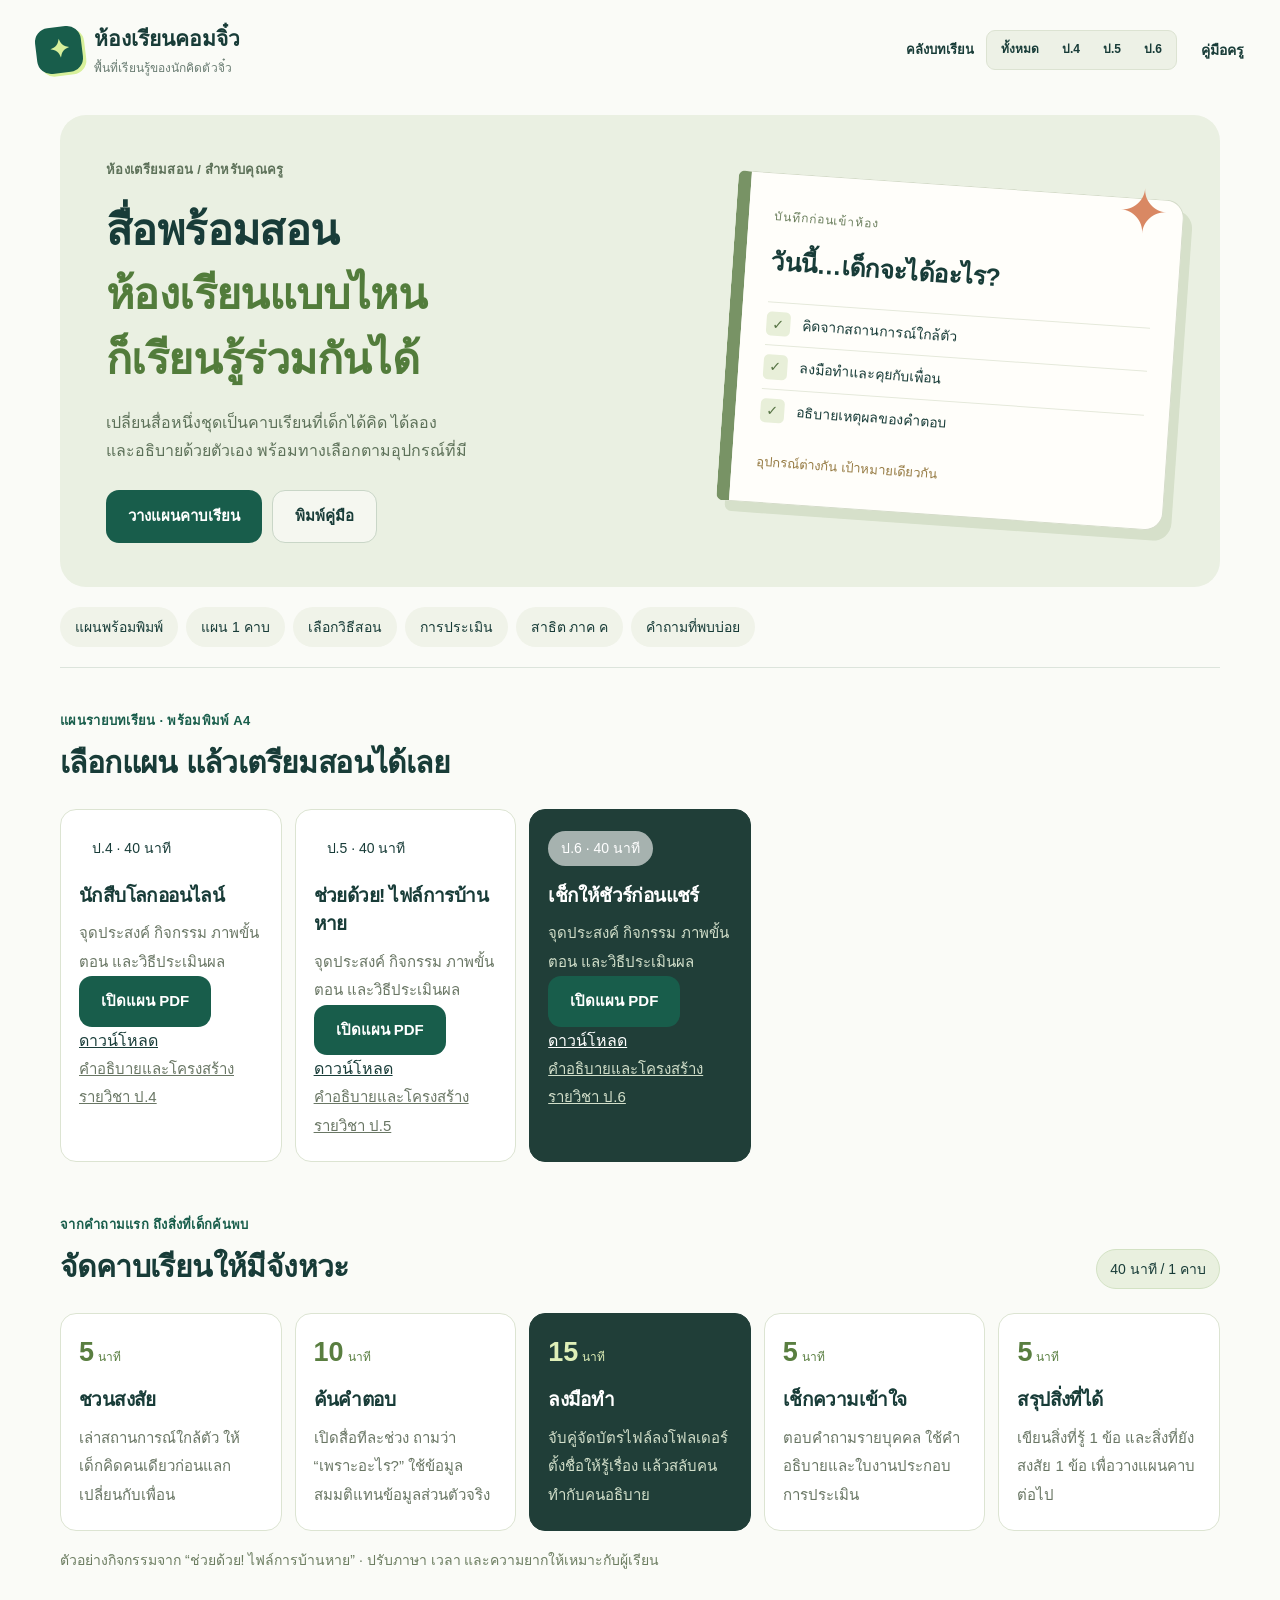
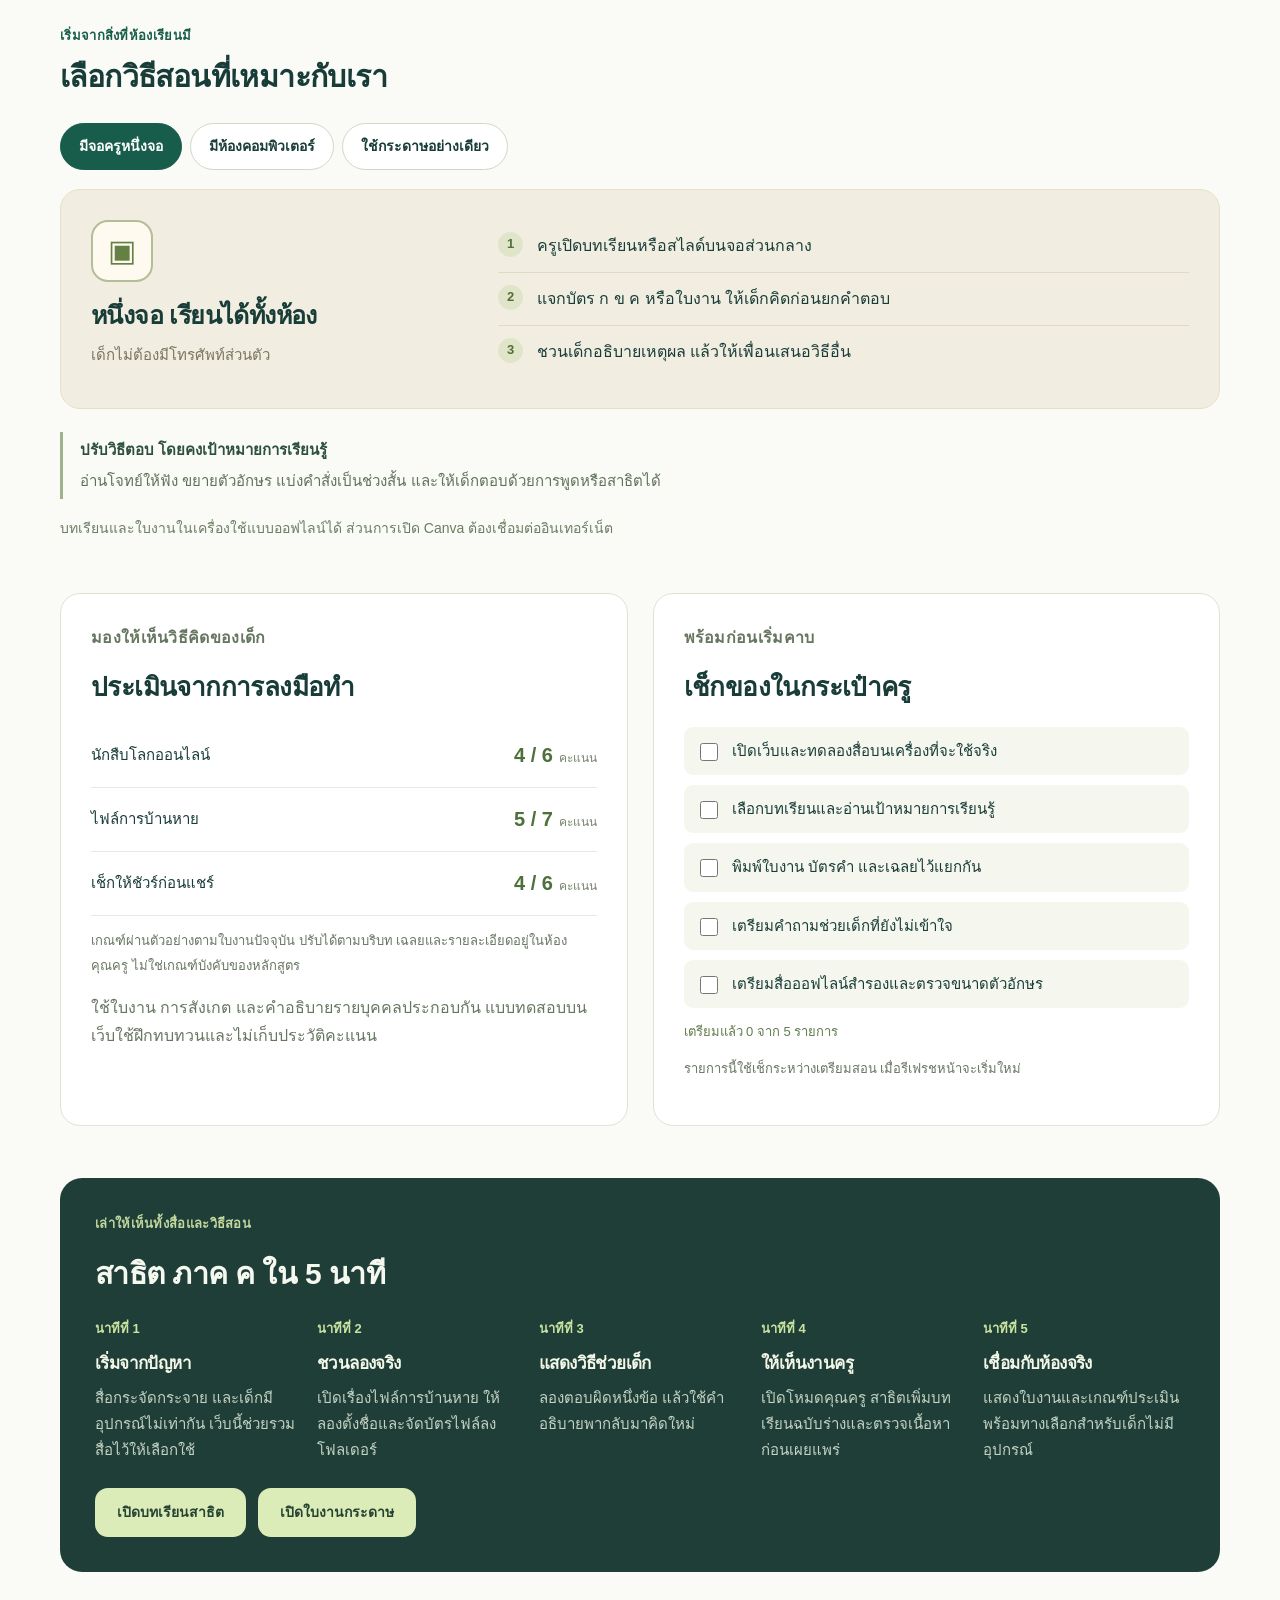
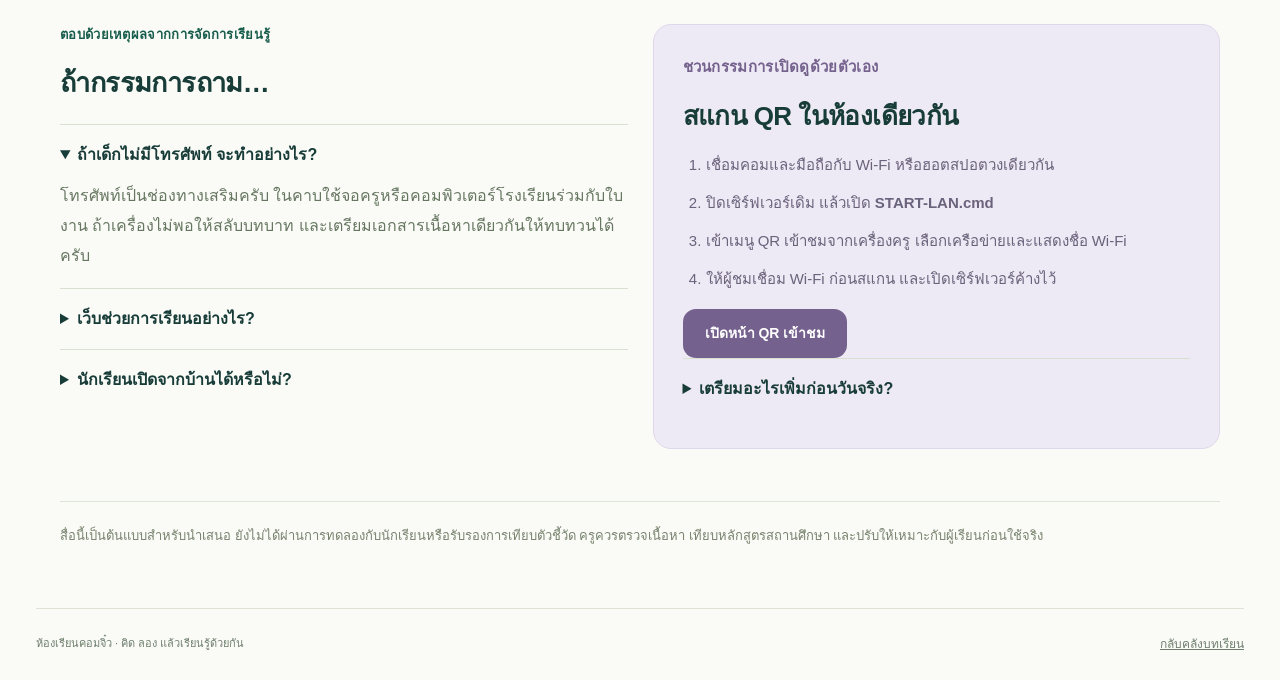
==== commit 52961759: "Add grade navigation with direct filtered lesson links" ====
--- a/docs/teacher-guide.html
+++ b/docs/teacher-guide.html
@@ -1,7 +1,7 @@
 <!doctype html>
 <html lang="th"><head><meta charset="utf-8"><meta name="viewport" content="width=device-width,initial-scale=1"><meta name="theme-color" content="#185d4b"><title>ห้องเตรียมสอน · ห้องเรียนคอมจิ๋ว</title><link rel="stylesheet" href="./style.css"><link rel="stylesheet" href="./polish.css"><link rel="stylesheet" href="./classroom.css">
 </head>
-<body><a class="skip-link no-print" href="#guide-main">ข้ามไปเนื้อหา</a><header class="header no-print"><a class="brand" href="./"><span class="logo" aria-hidden="true">✦</span><span>ห้องเรียนคอมจิ๋ว<small>พื้นที่เรียนรู้ของนักคิดตัวจิ๋ว</small></span></a><nav aria-label="เมนูหลัก"><a href="./#library">คลังสื่อและบทเรียน</a><a href="./teacher-guide.html" aria-current="page">คู่มือครู</a></nav></header>
+<body><a class="skip-link no-print" href="#guide-main">ข้ามไปเนื้อหา</a><header class="header no-print"><a class="brand" href="./"><span class="logo" aria-hidden="true">✦</span><span>ห้องเรียนคอมจิ๋ว<small>พื้นที่เรียนรู้ของนักคิดตัวจิ๋ว</small></span></a><nav aria-label="เมนูหลัก"><div class="grade-navigation" aria-label="คลังบทเรียน แยกตามชั้น"><a class="grade-nav-title" href="./#library">คลังบทเรียน</a><div class="grade-nav-links"><a data-nav-grade="" href="./#library">ทั้งหมด</a><a data-nav-grade="4" href="./#library/4">ป.4</a><a data-nav-grade="5" href="./#library/5">ป.5</a><a data-nav-grade="6" href="./#library/6">ป.6</a></div></div><a href="./teacher-guide.html" aria-current="page">คู่มือครู</a></nav></header>
 <main class="teacher-guide" id="guide-main" tabindex="-1">
 <section class="prep-hero"><div><p class="overline">ห้องเตรียมสอน / สำหรับคุณครู</p><h1>สื่อพร้อมสอน<br><em>ห้องเรียนแบบไหน<br>ก็เรียนรู้ร่วมกันได้</em></h1><p>เปลี่ยนสื่อหนึ่งชุดเป็นคาบเรียนที่เด็กได้คิด ได้ลอง<br>และอธิบายด้วยตัวเอง พร้อมทางเลือกตามอุปกรณ์ที่มี</p><div class="prep-actions"><a class="button" href="#lesson-plan">วางแผนคาบเรียน</a><button class="button secondary" id="print-guide" type="button">พิมพ์คู่มือ</button></div></div><aside class="prep-book" aria-label="แนวทางจัดการเรียนรู้"><span class="book-label">บันทึกก่อนเข้าห้อง</span><h2>วันนี้…เด็กจะได้อะไร?</h2><div class="book-line"><span>✓</span>คิดจากสถานการณ์ใกล้ตัว</div><div class="book-line"><span>✓</span>ลงมือทำและคุยกับเพื่อน</div><div class="book-line"><span>✓</span>อธิบายเหตุผลของคำตอบ</div><div class="book-note">อุปกรณ์ต่างกัน เป้าหมายเดียวกัน</div></aside></section>
 <nav class="guide-nav no-print" aria-label="หัวข้อคู่มือ"><a href="#download-plans">แผนพร้อมพิมพ์</a><a href="#lesson-plan">แผน 1 คาบ</a><a href="#classroom-mode">เลือกวิธีสอน</a><a href="#assessment">การประเมิน</a><a href="#interview-demo">สาธิต ภาค ค</a><a href="#teacher-faq">คำถามที่พบบ่อย</a></nav>
--- a/docs/classroom.css
+++ b/docs/classroom.css
@@ -22,4 +22,13 @@
 
 .worksheet-preview{display:grid;grid-template-columns:repeat(2,minmax(0,1fr));gap:20px}.worksheet-preview img{width:100%;height:auto;border:1px solid #d6ddcf}@media(max-width:700px){.worksheet-preview{grid-template-columns:1fr}}
 
+/* Classroom ready redesign */
+.classroom-ready{margin:68px 0;display:grid;grid-template-columns:minmax(0,1.2fr) minmax(0,1fr);background:#153f36;border-radius:24px;overflow:hidden;color:#fffdf3;isolation:isolate}
+.ready-intro{padding:48px 32px 38px 46px;align-self:center}.ready-label{display:flex;align-items:center;gap:9px;font-size:12px;font-weight:600;color:#e0e9ce;letter-spacing:.02em}.ready-dot{width:7px;height:7px;border-radius:50%;background:#d2e4a4}.classroom-ready h2{font-size:clamp(28px,3.3vw,43px);line-height:1.45;letter-spacing:-.025em;color:#fffdf3;margin:19px 0 16px}.classroom-ready h2 span{color:#d5e8ae;padding-left:.12em}.ready-description{font-size:15px;line-height:1.95;color:#dbe7de;margin:0}.ready-actions{display:flex;align-items:flex-start;flex-direction:column;gap:17px;margin-top:26px}.ready-primary{display:inline-flex;align-items:center;justify-content:space-between;gap:32px;padding:13px 19px;border-radius:9px;background:#d7e8b6;color:#173f34;text-decoration:none;font-size:14px;font-weight:700;border:1px solid transparent}.ready-primary:hover{background:#e6f0d0}.ready-secondary{color:#fffdf3;text-decoration:none;font-size:13px;border-bottom:1px solid #759488;padding-bottom:4px}.ready-secondary:hover{border-color:#fff}.ready-primary span,.ready-secondary span{font-size:19px}.ready-footnote{font-size:11px;color:#bbd1c3;margin:24px 0 0}.ready-footnote span{margin:0 7px}.ready-material{background:#eaf0e3;margin:24px 24px 24px 0;padding:18px 22px;border-radius:14px;color:#173e34;display:flex;flex-direction:column;justify-content:center;align-items:center;min-width:0}.ready-material-heading{display:flex;justify-content:space-between;align-items:center;gap:10px;width:100%;font-size:11px;font-weight:600;margin-bottom:14px}.ready-print-tag{padding:5px 8px;background:#fffdf6;border:1px solid #d5dec9;border-radius:5px;font-weight:400}.ready-paper{display:block;width:min(100%,238px);height:290px;overflow:hidden;border:1px solid #ced7c5;box-shadow:0 6px 16px #193c3212;background:white;border-radius:2px}.ready-paper img{display:block;width:100%;height:auto;max-width:none;transition:transform .2s ease}.ready-paper:hover img{transform:translateY(-14px)}.ready-material-caption{display:flex;align-items:center;justify-content:space-between;gap:10px;width:100%;padding-top:15px}.ready-material-caption small{font-size:10px;color:#667963}.ready-material-caption h3{margin:4px 0 0;font-size:14px;line-height:1.7;color:#173e34}.ready-page-count{font-size:11px;white-space:nowrap;color:#5c725d}.ready-process{grid-column:1/-1;background:#f4f5ed;color:#1b4137;display:grid;grid-template-columns:repeat(3,minmax(0,1fr));padding:25px 30px;border:1px solid #e1e6d8;border-top:0;gap:25px;border-radius:0 0 24px 24px}.ready-process article{display:flex;gap:13px;align-items:flex-start;min-width:0}.ready-process article+article{border-left:1px solid #d9dfcf;padding-left:24px}.ready-number{font-size:12px;font-weight:700;color:#718864;padding-top:3px}.ready-process h3{font-size:14px;margin:0 0 8px;color:#1b4137}.ready-process p{font-size:12px;line-height:1.85;margin:0;color:#627262}.classroom-ready a:focus-visible{outline:3px solid #d4814c;outline-offset:5px}
+@media(max-width:760px){.classroom-ready{margin:40px 0;grid-template-columns:1fr;border-radius:18px}.ready-intro{padding:30px 24px 26px}.classroom-ready h2{font-size:31px;margin-top:16px}.ready-material{margin:0 20px 24px;padding:16px 20px}.ready-paper{height:240px;width:200px}.ready-process{grid-template-columns:1fr;padding:25px 24px;gap:20px}.ready-process article+article{padding:20px 0 0;border-left:0;border-top:1px solid #d9dfcf}.ready-process p br{display:none}.ready-description{font-size:14px}.ready-process h3{font-size:15px}.ready-process p{font-size:13px}.ready-actions{gap:16px}.ready-primary{width:100%}.ready-footnote{font-size:10px}.ready-material-caption h3{font-size:13px}}
+@media(prefers-reduced-motion:reduce){.ready-paper img{transition:none}.ready-paper:hover img{transform:none}}
+
+/* Grade navigation */
+.header nav{flex-wrap:wrap}.grade-navigation{display:flex;align-items:center;gap:12px}.header .grade-nav-title{font-weight:700;font-size:13px;white-space:nowrap}.grade-nav-links{display:flex;gap:3px;background:#edf1e6;border:1px solid #dce3d2;padding:4px;border-radius:9px}.header .grade-nav-links a{display:block;padding:7px 10px;border-radius:6px;font-size:12px;line-height:1.3;white-space:nowrap;text-decoration:none;border:0}.header .grade-nav-links a:hover{background:#dde7ce}.header .grade-nav-links a[aria-current]{background:#185d4b;color:white}.grade-nav-links a:focus-visible{outline:3px solid #bd673e;outline-offset:2px}#library{scroll-margin-top:100px}@media(max-width:760px){.header nav{gap:10px}.grade-navigation{width:100%;justify-content:space-between;gap:8px}.header .grade-nav-links a{padding:8px 10px}.header .grade-nav-title{font-size:12px}#library{scroll-margin-top:155px}}
+
 #publicQR{width:min(320px,100%);padding:12px;background:white}#publicQR svg{width:100%;height:auto}#publicURL{overflow-wrap:anywhere}
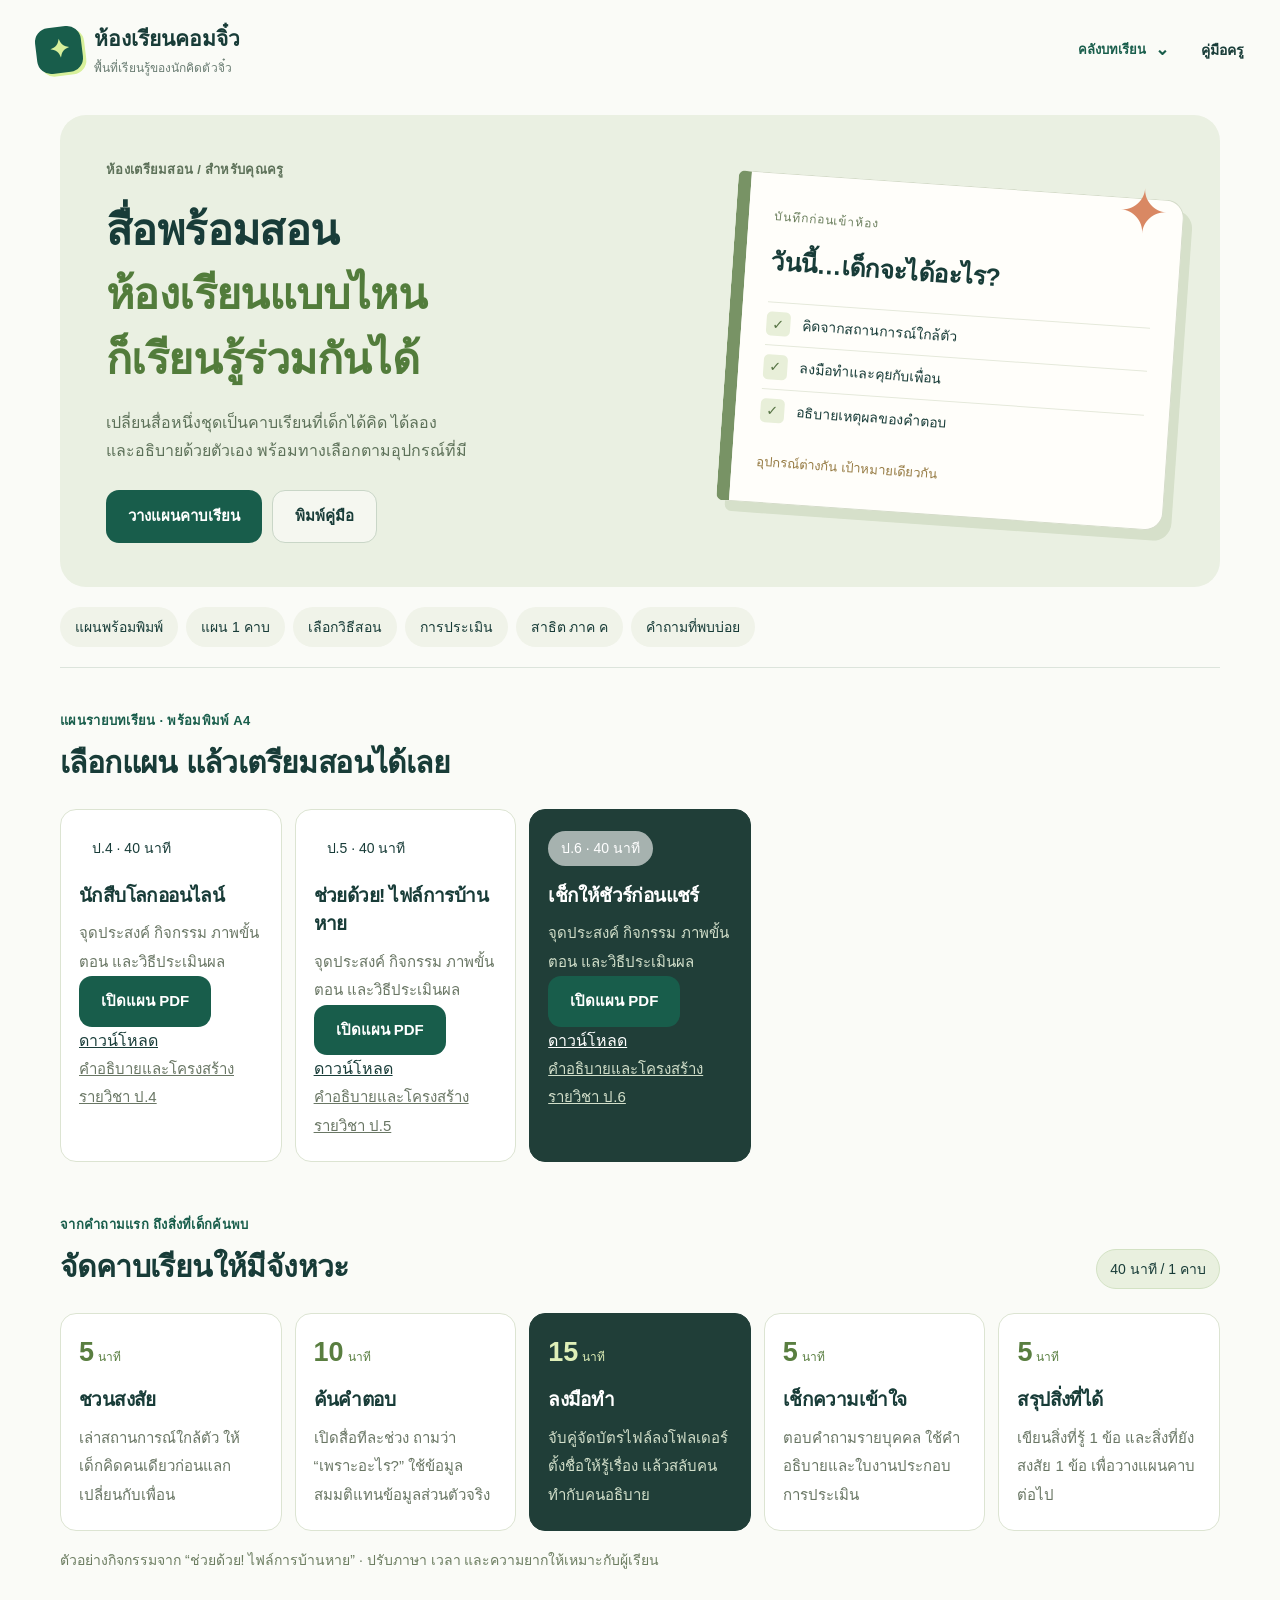
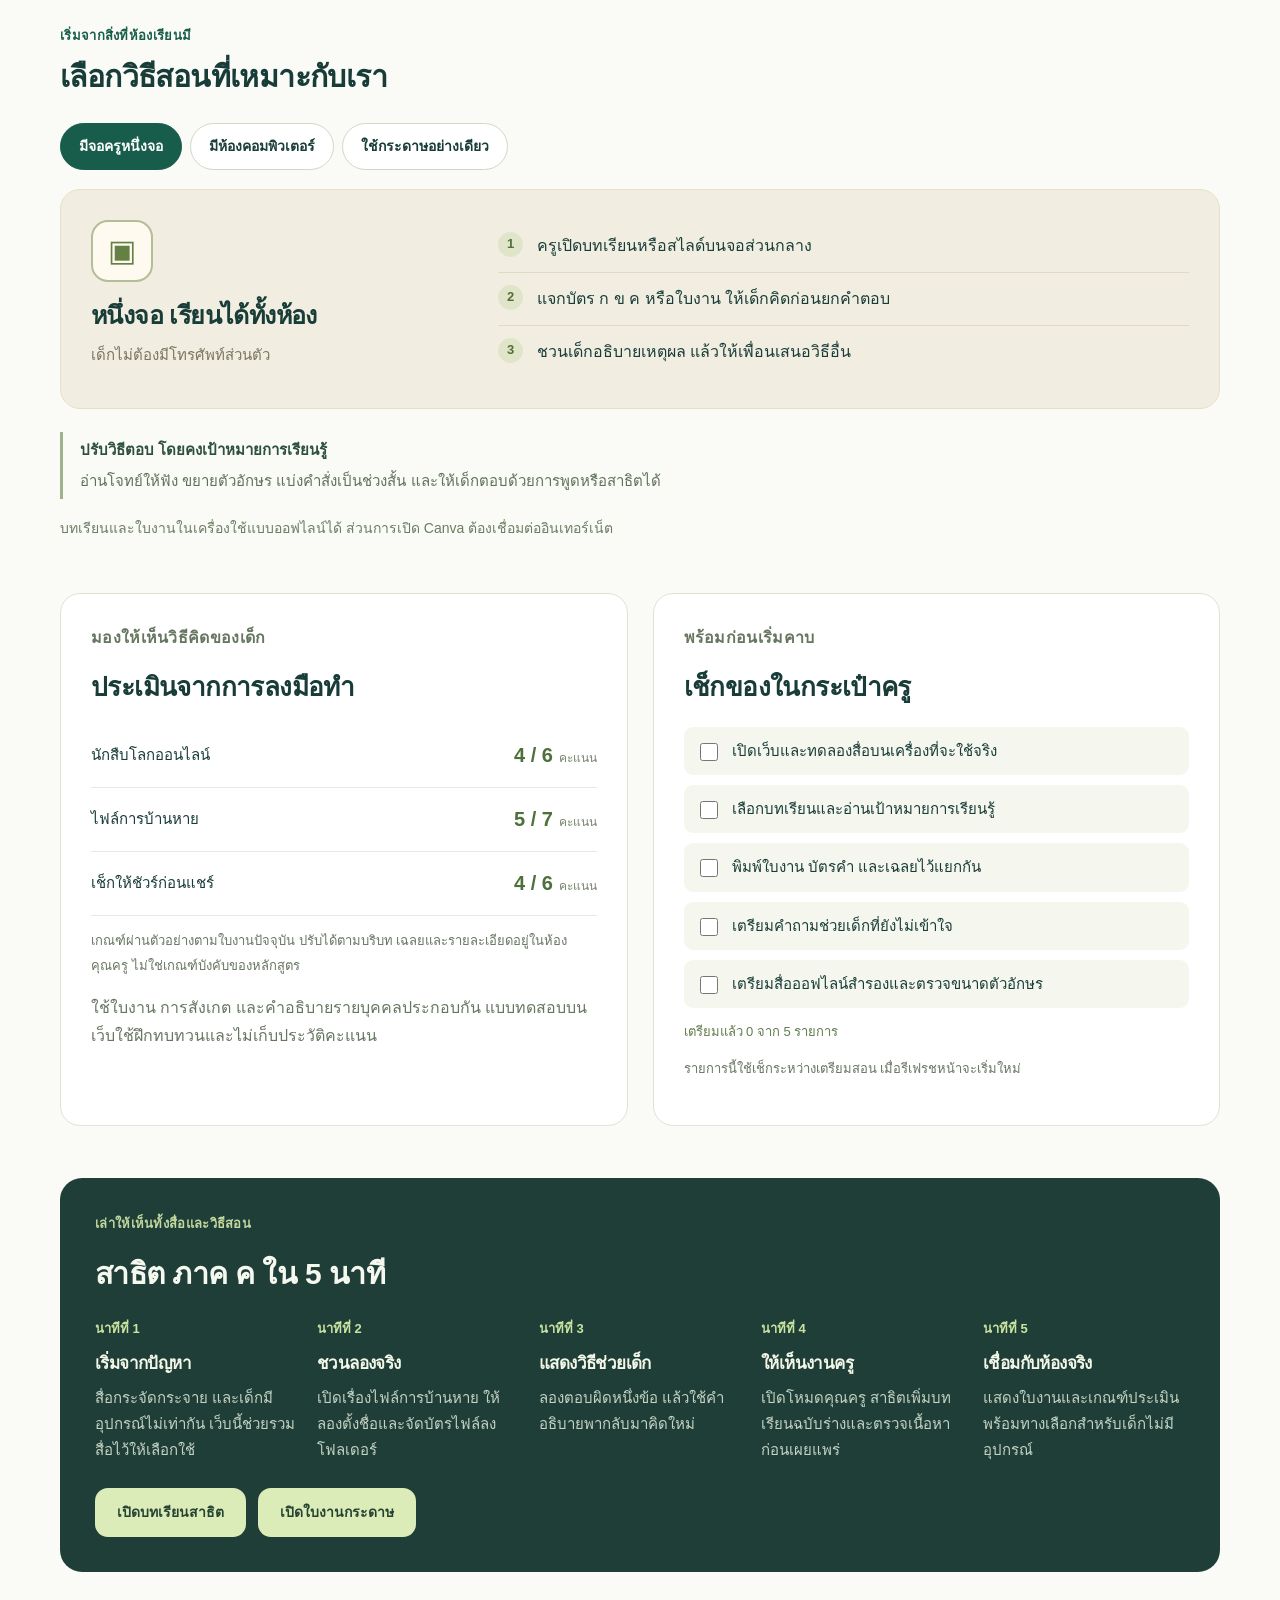
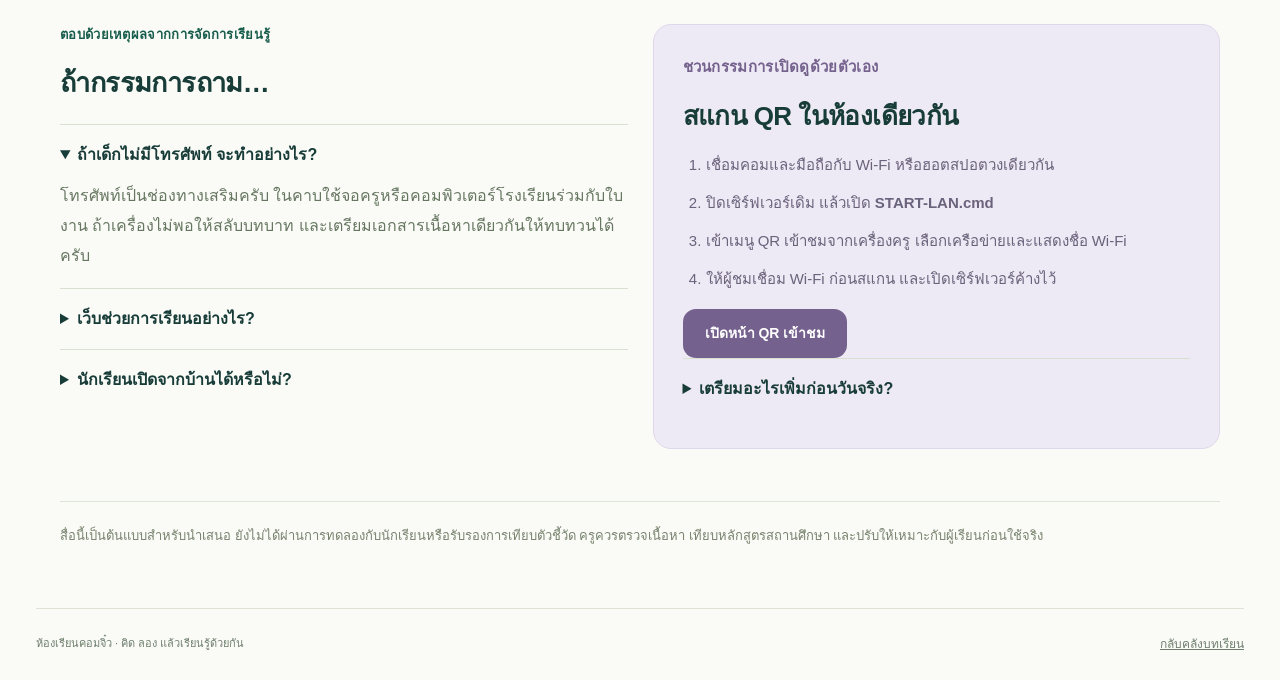
==== commit e6870a55: "Use accessible hover and touch dropdown for grade navigation" ====
--- a/docs/teacher-guide.html
+++ b/docs/teacher-guide.html
@@ -1,7 +1,7 @@
 <!doctype html>
 <html lang="th"><head><meta charset="utf-8"><meta name="viewport" content="width=device-width,initial-scale=1"><meta name="theme-color" content="#185d4b"><title>ห้องเตรียมสอน · ห้องเรียนคอมจิ๋ว</title><link rel="stylesheet" href="./style.css"><link rel="stylesheet" href="./polish.css"><link rel="stylesheet" href="./classroom.css">
 </head>
-<body><a class="skip-link no-print" href="#guide-main">ข้ามไปเนื้อหา</a><header class="header no-print"><a class="brand" href="./"><span class="logo" aria-hidden="true">✦</span><span>ห้องเรียนคอมจิ๋ว<small>พื้นที่เรียนรู้ของนักคิดตัวจิ๋ว</small></span></a><nav aria-label="เมนูหลัก"><div class="grade-navigation" aria-label="คลังบทเรียน แยกตามชั้น"><a class="grade-nav-title" href="./#library">คลังบทเรียน</a><div class="grade-nav-links"><a data-nav-grade="" href="./#library">ทั้งหมด</a><a data-nav-grade="4" href="./#library/4">ป.4</a><a data-nav-grade="5" href="./#library/5">ป.5</a><a data-nav-grade="6" href="./#library/6">ป.6</a></div></div><a href="./teacher-guide.html" aria-current="page">คู่มือครู</a></nav></header>
+<body><a class="skip-link no-print" href="#guide-main">ข้ามไปเนื้อหา</a><header class="header no-print"><a class="brand" href="./"><span class="logo" aria-hidden="true">✦</span><span>ห้องเรียนคอมจิ๋ว<small>พื้นที่เรียนรู้ของนักคิดตัวจิ๋ว</small></span></a><nav aria-label="เมนูหลัก"><div class="grade-navigation" aria-label="คลังบทเรียน แยกตามชั้น"><button type="button" class="grade-nav-title" aria-expanded="false" aria-controls="grade-menu">คลังบทเรียน <span aria-hidden="true">⌄</span></button><div class="grade-nav-links" id="grade-menu" hidden><a data-nav-grade="" href="./#library">ทั้งหมด</a><a data-nav-grade="4" href="./#library/4">ป.4</a><a data-nav-grade="5" href="./#library/5">ป.5</a><a data-nav-grade="6" href="./#library/6">ป.6</a></div></div><a href="./teacher-guide.html" aria-current="page">คู่มือครู</a></nav></header>
 <main class="teacher-guide" id="guide-main" tabindex="-1">
 <section class="prep-hero"><div><p class="overline">ห้องเตรียมสอน / สำหรับคุณครู</p><h1>สื่อพร้อมสอน<br><em>ห้องเรียนแบบไหน<br>ก็เรียนรู้ร่วมกันได้</em></h1><p>เปลี่ยนสื่อหนึ่งชุดเป็นคาบเรียนที่เด็กได้คิด ได้ลอง<br>และอธิบายด้วยตัวเอง พร้อมทางเลือกตามอุปกรณ์ที่มี</p><div class="prep-actions"><a class="button" href="#lesson-plan">วางแผนคาบเรียน</a><button class="button secondary" id="print-guide" type="button">พิมพ์คู่มือ</button></div></div><aside class="prep-book" aria-label="แนวทางจัดการเรียนรู้"><span class="book-label">บันทึกก่อนเข้าห้อง</span><h2>วันนี้…เด็กจะได้อะไร?</h2><div class="book-line"><span>✓</span>คิดจากสถานการณ์ใกล้ตัว</div><div class="book-line"><span>✓</span>ลงมือทำและคุยกับเพื่อน</div><div class="book-line"><span>✓</span>อธิบายเหตุผลของคำตอบ</div><div class="book-note">อุปกรณ์ต่างกัน เป้าหมายเดียวกัน</div></aside></section>
 <nav class="guide-nav no-print" aria-label="หัวข้อคู่มือ"><a href="#download-plans">แผนพร้อมพิมพ์</a><a href="#lesson-plan">แผน 1 คาบ</a><a href="#classroom-mode">เลือกวิธีสอน</a><a href="#assessment">การประเมิน</a><a href="#interview-demo">สาธิต ภาค ค</a><a href="#teacher-faq">คำถามที่พบบ่อย</a></nav>
--- a/docs/classroom.css
+++ b/docs/classroom.css
@@ -31,4 +31,7 @@
 /* Grade navigation */
 .header nav{flex-wrap:wrap}.grade-navigation{display:flex;align-items:center;gap:12px}.header .grade-nav-title{font-weight:700;font-size:13px;white-space:nowrap}.grade-nav-links{display:flex;gap:3px;background:#edf1e6;border:1px solid #dce3d2;padding:4px;border-radius:9px}.header .grade-nav-links a{display:block;padding:7px 10px;border-radius:6px;font-size:12px;line-height:1.3;white-space:nowrap;text-decoration:none;border:0}.header .grade-nav-links a:hover{background:#dde7ce}.header .grade-nav-links a[aria-current]{background:#185d4b;color:white}.grade-nav-links a:focus-visible{outline:3px solid #bd673e;outline-offset:2px}#library{scroll-margin-top:100px}@media(max-width:760px){.header nav{gap:10px}.grade-navigation{width:100%;justify-content:space-between;gap:8px}.header .grade-nav-links a{padding:8px 10px}.header .grade-nav-title{font-size:12px}#library{scroll-margin-top:155px}}
 
+/* Grade dropdown appearance */
+.header{overflow:visible}.grade-navigation{position:relative;display:block;width:auto}.header button.grade-nav-title{display:flex;align-items:center;gap:9px;background:transparent;border:0;border-radius:7px;padding:10px 8px;color:#185d4b;font:inherit;font-size:13px;font-weight:700;cursor:pointer;box-shadow:none}.header button.grade-nav-title:hover,.header button.grade-nav-title[aria-expanded="true"]{background:#eaf0e2}.grade-nav-title span{font-size:17px;line-height:1}.grade-nav-links{position:absolute;z-index:110;top:100%;left:0;display:flex;flex-direction:column;gap:3px;width:190px;background:#fffef9;padding:8px;border:1px solid #dce3d2;border-radius:12px;box-shadow:0 12px 30px #153f3626}.grade-nav-links[hidden]{display:none!important}.header .grade-nav-links a{font-size:13px;padding:12px 14px;text-align:left;border-radius:7px}.header button.grade-nav-title:focus-visible{outline:3px solid #bd673e;outline-offset:3px}@media(max-width:760px){.grade-navigation{width:auto;flex:0 0 auto}.header nav{overflow:visible}.grade-nav-links{width:180px}.header .grade-nav-links a{padding:13px 14px}.header button.grade-nav-title{font-size:12px}#library{scroll-margin-top:120px}}
+
 #publicQR{width:min(320px,100%);padding:12px;background:white}#publicQR svg{width:100%;height:auto}#publicURL{overflow-wrap:anywhere}
